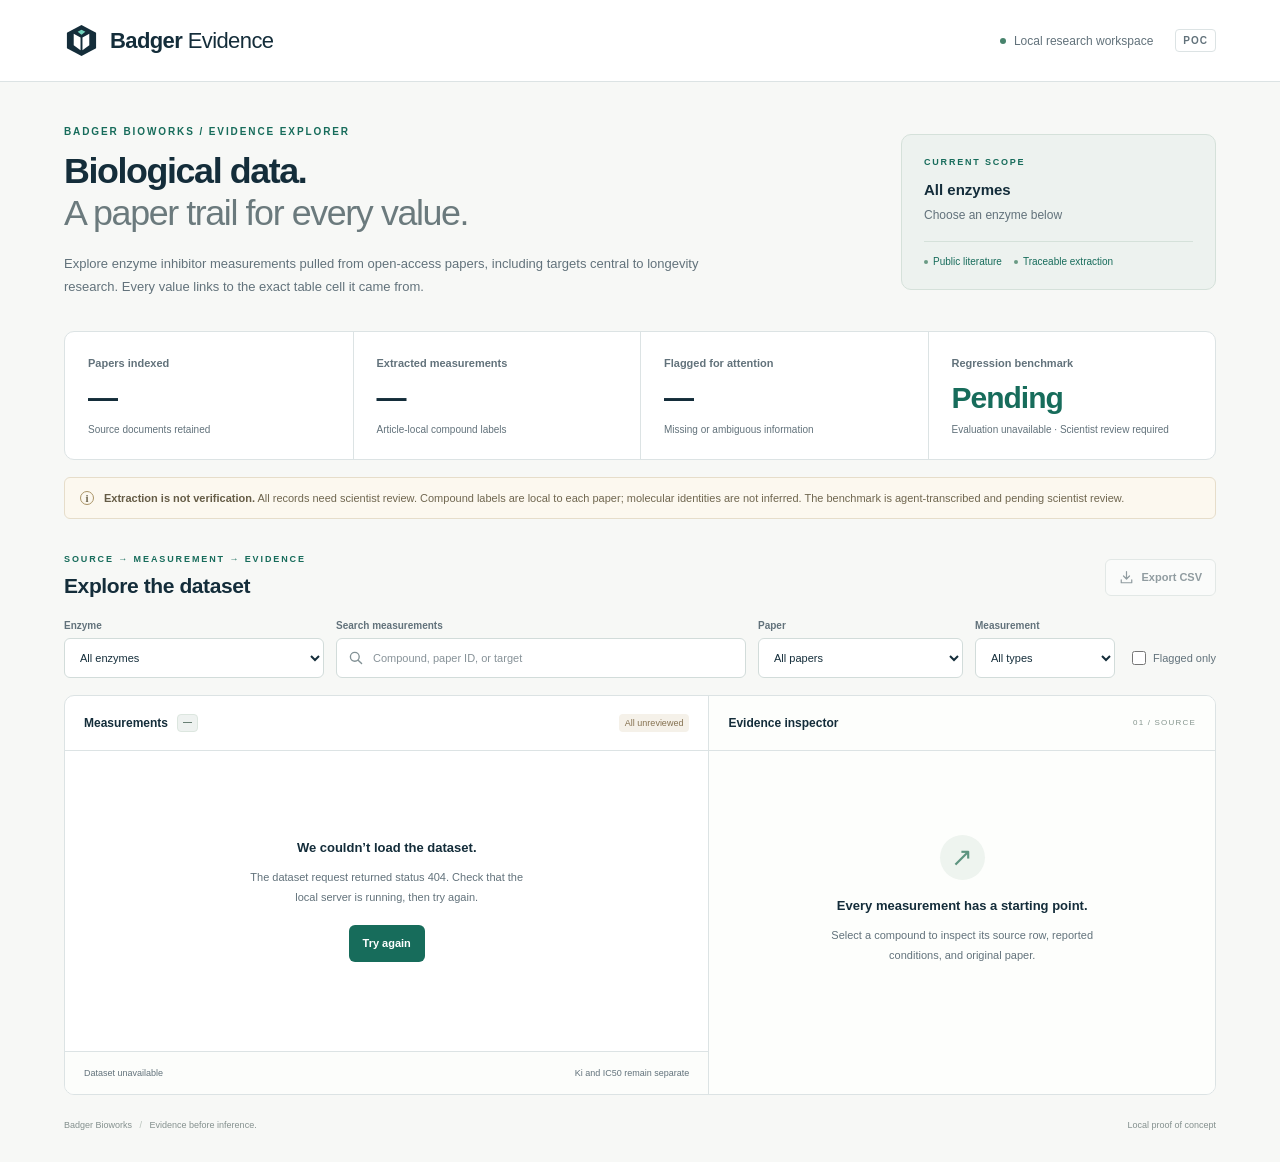
==== badger_evidence/static/index.html @ f09ac389 "Replace enzyme chips with an Enzyme dropdown in the filter bar Co-Authored-By: Claude Opus 5.5 <nore" ====
<!doctype html>
<html lang="en">
  <head>
    <meta charset="utf-8">
    <meta name="viewport" content="width=device-width, initial-scale=1">
    <meta name="color-scheme" content="light">
    <meta name="theme-color" content="#142d3a">
    <title>Badger Evidence · Biological data, with a paper trail</title>
    <link rel="icon" href="favicon.svg" type="image/svg+xml">
    <link rel="stylesheet" href="style.css">
    <script defer src="app.js"></script>
  </head>
  <body>
    <header class="site-header">
      <a class="brand" href="./" aria-label="Badger Evidence home">
        <svg class="brand-mark" viewBox="0 0 36 36" aria-hidden="true"><path d="M18 2 33 10v16l-15 8L3 26V10Z" fill="currentColor"/><path d="m10 11 7 4v13l-7-5Zm16 0-7 4v13l7-5Z" fill="#fff"/><path d="m14 9 4-2 4 2-4 3Z" fill="#72d2bc"/></svg>
        <span>Badger <strong>Evidence</strong></span>
      </a>
      <div class="header-meta"><span class="status-dot" aria-hidden="true"></span> Local research workspace <span class="tag">POC</span></div>
    </header>

    <main>
      <section class="intro" aria-labelledby="page-title">
        <div>
          <p class="eyebrow">BADGER BIOWORKS / EVIDENCE EXPLORER</p>
          <h1 id="page-title">Biological data.<br><span>A paper trail for every value.</span></h1>
          <p class="intro-copy">Explore enzyme inhibitor measurements pulled from open-access papers, including targets central to longevity research. Every value links to the exact table cell it came from.</p>
        </div>
        <aside class="scope-card" aria-label="Dataset scope">
          <span class="scope-label">CURRENT SCOPE</span>
          <strong id="scope-name">All enzymes</strong>
          <span class="scope-species" id="scope-meta">Choose an enzyme below</span>
          <p class="scope-why" id="scope-why"></p>
          <div class="scope-bottom"><span>Public literature</span><span>Traceable extraction</span></div>
        </aside>
      </section>

      <section class="metrics" aria-label="Dataset summary">
        <div class="metric"><span class="metric-label">Papers indexed</span><strong id="article-count">—</strong><span class="metric-note">Source documents retained</span></div>
        <div class="metric"><span class="metric-label">Extracted measurements</span><strong id="record-count">—</strong><span class="metric-note">Article-local compound labels</span></div>
        <div class="metric"><span class="metric-label">Flagged for attention</span><strong id="flag-count">—</strong><span class="metric-note">Missing or ambiguous information</span></div>
        <div class="metric benchmark"><span class="metric-label">Regression benchmark</span><strong id="benchmark-score">—</strong><span id="benchmark-note" class="metric-note">Loading evaluation…</span></div>
      </section>

      <div class="review-notice" role="note">
        <span class="notice-icon" aria-hidden="true">i</span>
        <p><strong>Extraction is not verification.</strong> All records need scientist review. Compound labels are local to each paper; molecular identities are not inferred. The benchmark is agent-transcribed and pending scientist review.</p>
      </div>

      <section class="explorer" aria-labelledby="explorer-title">
        <div class="section-heading">
          <div><p class="eyebrow">SOURCE → MEASUREMENT → EVIDENCE</p><h2 id="explorer-title">Explore the dataset</h2></div>
          <a id="export-link" class="button button-secondary disabled" href="api/export.csv" aria-disabled="true"><svg viewBox="0 0 20 20" aria-hidden="true"><path d="M10 2v10m-4-4 4 4 4-4M3 13v4h14v-4"/></svg> Export CSV</a>
        </div>

        <form id="filters" class="filters" role="search" aria-label="Filter measurements">
          <div class="filter-field enzyme-field"><label for="target-filter">Enzyme</label><select id="target-filter" name="target"><option value="">All enzymes</option></select></div>
          <div class="search-field"><label for="search">Search measurements</label><div class="input-wrap"><svg viewBox="0 0 20 20" aria-hidden="true"><circle cx="8.5" cy="8.5" r="5.5"/><path d="m13 13 4 4"/></svg><input id="search" name="q" type="search" placeholder="Compound, paper ID, or target" autocomplete="off"></div></div>
          <div class="filter-field"><label for="paper-filter">Paper</label><select id="paper-filter" name="pmcid"><option value="">All papers</option></select></div>
          <div class="filter-field endpoint-field"><label for="measurement-filter">Measurement</label><select id="measurement-filter" name="measurement"><option value="">All types</option></select></div>
          <label class="checkbox-label" for="flagged-filter"><input id="flagged-filter" type="checkbox" name="flagged"> Flagged only</label>
        </form>

        <div class="workbench">
          <section class="results" aria-labelledby="results-title">
            <div class="panel-heading"><h3 id="results-title">Measurements <span id="result-count" class="count-badge">—</span></h3><span class="review-badge">All unreviewed</span></div>
            <div id="loading-state" class="empty-state" role="status"><span class="loading-spinner" aria-hidden="true"></span><strong>Opening the evidence library</strong><p>Loading measurements and their source references.</p></div>
            <div id="error-state" class="empty-state" role="alert" hidden><strong>We couldn’t load the dataset.</strong><p id="error-message">Please check that the local server is running.</p><button id="retry-button" class="button button-primary" type="button">Try again</button></div>
            <div id="empty-state" class="empty-state" hidden><span class="empty-glyph" aria-hidden="true">⌕</span><strong>No measurements match these filters.</strong><p>Try another compound label or show all papers.</p><button id="reset-button" class="text-button" type="button">Clear filters</button></div>
            <div id="table-wrap" class="table-wrap" hidden>
              <table class="measurement-table"><caption class="sr-only">Extracted measurements. Choose a compound to inspect its source evidence.</caption><thead><tr><th scope="col">Compound / paper</th><th scope="col">Type</th><th scope="col" class="number-cell">Reported value</th><th scope="col">Unit</th><th scope="col"><span class="sr-only">Flags</span></th></tr></thead><tbody id="record-rows"></tbody></table>
            </div>
            <div class="results-footer"><span id="results-summary" role="status" aria-live="polite">Loading dataset…</span><span>Ki and IC50 remain separate</span></div>
          </section>

          <aside id="evidence-panel" class="evidence-panel" aria-labelledby="evidence-title">
            <div class="panel-heading"><h3 id="evidence-title">Evidence inspector</h3><span class="panel-step">01 / SOURCE</span></div>
            <div id="evidence-empty" class="empty-state"><span class="evidence-empty-icon" aria-hidden="true">↗</span><strong>Every measurement has a starting point.</strong><p>Select a compound to inspect its source row, reported conditions, and original paper.</p></div>
            <div id="evidence-detail" hidden></div>
          </aside>
        </div>
      </section>

      <footer class="site-footer"><span>Badger Bioworks <span aria-hidden="true">/</span> Evidence before inference.</span><span id="dataset-version">Local proof of concept</span></footer>
    </main>
  </body>
</html>
---- badger_evidence/static/style.css ----
:root{--ink:#142d3a;--muted:#62727b;--teal:#176c5b;--teal-soft:#eaf4ef;--line:#dce3e4;--surface:#fff;--page:#f7f8f6;--amber:#8c631e;--amber-soft:#fbf3e4;--radius:10px;font-family:Inter,-apple-system,BlinkMacSystemFont,"Segoe UI",sans-serif;color:var(--ink);background:var(--page);font-synthesis:none}
*{box-sizing:border-box}body{margin:0}button,input,select{font:inherit}a{color:var(--teal)}button,a,input,select,summary{-webkit-tap-highlight-color:transparent}a,button,select,input{outline-offset:4px}a:focus-visible,button:focus-visible,select:focus-visible,input:focus-visible,summary:focus-visible{outline:2px solid var(--teal)}button{cursor:pointer}button:disabled{cursor:default}svg{display:block}p{margin:0}[hidden]{display:none!important}.site-header{height:82px;padding:0 5%;display:flex;align-items:center;justify-content:space-between;background:#fff;border-bottom:1px solid var(--line)}.brand{display:flex;align-items:center;gap:11px;color:var(--ink);text-decoration:none;font-size:22px;letter-spacing:-.6px}.brand span{font-weight:700}.brand strong{font-weight:400}.brand-mark{width:35px;height:35px}.header-meta{display:flex;align-items:center;gap:8px;font-size:12px;color:var(--muted)}.status-dot{width:6px;height:6px;background:#47836c;border-radius:50%}.tag{margin-left:14px;border:1px solid var(--line);border-radius:4px;padding:5px 7px;font-size:10px;letter-spacing:1px;font-weight:700}main{max-width:1600px;margin:auto;padding:44px 5% 0}.intro{display:flex;align-items:center;justify-content:space-between;gap:48px;margin-bottom:33px}.eyebrow{font-size:10px;letter-spacing:1.9px;font-weight:700;color:var(--teal);margin:0 0 13px}h1{font-size:clamp(27px,2.8vw,40px);line-height:1.18;letter-spacing:-1.4px;margin:0;font-weight:650}h1 span{color:#6b7a7d;font-weight:400}.intro-copy{max-width:640px;margin-top:17px;color:var(--muted);font-size:13px;line-height:1.8}.scope-card{width:315px;flex-shrink:0;background:#edf2ef;border:1px solid #d5e1da;border-radius:var(--radius);padding:22px}.scope-label{display:block;color:var(--teal);font-size:9px;font-weight:750;letter-spacing:1.8px;margin-bottom:12px}.scope-card strong{display:block;font-size:15px;font-weight:650;line-height:1.5}.scope-species{display:block;font-size:12px;color:var(--muted);margin-top:6px}.scope-species span{margin:0 5px}.scope-bottom{display:flex;gap:12px;flex-wrap:wrap;border-top:1px solid #d5e1da;padding-top:14px;margin-top:19px;font-size:10px;color:var(--teal)}.scope-bottom span:before{content:"";width:4px;height:4px;border-radius:50%;display:inline-block;background:#699a84;vertical-align:middle;margin-right:5px}.metrics{display:grid;grid-template-columns:repeat(4,1fr);border:1px solid var(--line);border-radius:var(--radius);background:white;overflow:hidden;margin-bottom:17px}.metric{padding:21px 23px;min-width:0}.metric+.metric{border-left:1px solid var(--line)}.metric-label{font-size:11px;color:var(--muted);font-weight:550}.metric strong{display:block;font-size:30px;font-weight:600;letter-spacing:-1px;font-variant-numeric:tabular-nums;line-height:1.3;margin:7px 0 5px}.metric-note{font-size:10px;line-height:1.6;color:var(--muted);display:block}.benchmark strong{color:var(--teal)}.review-notice{display:flex;gap:10px;align-items:flex-start;font-size:11px;line-height:1.65;color:#6f664f;padding:11px 15px;border:1px solid #e6ddca;border-radius:6px;background:#fcf8ef}.review-notice strong{font-weight:650;color:#655c46}.notice-icon{border:1px solid #aa9467;border-radius:50%;width:14px;height:14px;text-align:center;line-height:12px;font-family:Georgia,serif;font-weight:700;flex-shrink:0;margin-top:2px}.explorer{margin-top:35px}.section-heading{display:flex;align-items:center;justify-content:space-between;margin-bottom:20px;gap:15px}.section-heading .eyebrow{font-size:9px;margin-bottom:8px}h2{font-size:21px;line-height:1.3;letter-spacing:-.4px;margin:0;font-weight:650}.button{display:inline-flex;align-items:center;justify-content:center;gap:7px;text-decoration:none;border-radius:6px;padding:10px 13px;font-size:11px;line-height:1.3;font-weight:600;border:1px solid transparent;white-space:nowrap}.button svg{width:15px;height:15px;stroke:currentColor;fill:none;stroke-width:1.6;stroke-linecap:round;stroke-linejoin:round}.button-secondary{background:white;border-color:#cad6d3;color:var(--ink)}.button-secondary:hover{background:#edf4f0;border-color:#92b5a6}.button-primary{background:var(--teal);color:white}.button-primary:hover{background:#105442}.disabled{opacity:.45;pointer-events:none}.filters{display:flex;align-items:flex-end;gap:12px;margin-bottom:17px}.filters label:not(.checkbox-label){display:block;font-size:10px;font-weight:600;color:var(--muted);margin-bottom:7px}.search-field{flex:1;min-width:180px}.input-wrap{position:relative}.input-wrap svg{width:16px;height:16px;position:absolute;left:12px;top:12px;stroke:#829195;fill:none;stroke-width:1.7;stroke-linecap:round}input[type=search],select{width:100%;height:40px;border:1px solid #d2dcda;background:white;border-radius:6px;font-size:11px;color:var(--ink)}input[type=search]{padding:0 12px 0 36px}input::placeholder{color:#879298;opacity:1}select{padding:0 31px 0 11px}.filter-field{width:205px}.endpoint-field{width:140px}.checkbox-label{display:flex;align-items:center;gap:7px;font-size:11px;white-space:nowrap;height:40px;padding-left:5px;color:var(--muted)}input[type=checkbox]{width:14px;height:14px;accent-color:var(--teal);margin:0}.workbench{display:grid;grid-template-columns:minmax(0,1.27fr) minmax(0,1fr);border:1px solid var(--line);border-radius:var(--radius);background:white;overflow:hidden;align-items:start}.results{min-width:0}.panel-heading{height:55px;display:flex;align-items:center;justify-content:space-between;gap:10px;padding:0 19px;border-bottom:1px solid var(--line)}h3{font-size:12px;font-weight:650;margin:0;display:flex;align-items:center;gap:9px}.count-badge{background:#eef2f0;border:1px solid #dce6df;border-radius:4px;padding:2px 5px;font-size:9px;line-height:1.3;font-variant-numeric:tabular-nums;color:#5f776c}.review-badge{font-size:9px;padding:4px 6px;border-radius:4px;color:#857150;background:#f5f1e9}.table-wrap{overflow:auto;max-height:660px;scrollbar-width:thin;scrollbar-color:#c6d3cc transparent}.measurement-table{width:100%;border-collapse:collapse;table-layout:fixed;font-size:11px}.measurement-table th{text-align:left;font-size:9px;color:#7b888b;font-weight:650;padding:13px 8px;background:#fafbf9;border-bottom:1px solid var(--line);position:sticky;top:0;z-index:1;letter-spacing:.25px}.measurement-table th:first-child{width:39%;padding-left:19px}.measurement-table th:nth-child(2){width:12%}.measurement-table th:nth-child(3){width:28%}.measurement-table th:nth-child(4){width:12%}.measurement-table th:last-child{width:9%}.measurement-table td{padding:11px 8px;border-bottom:1px solid #edf0ed;vertical-align:middle;overflow-wrap:anywhere}.measurement-table td:first-child{padding-left:19px}.measurement-table tbody tr{transition:background .12s;cursor:pointer}.measurement-table tbody tr:hover{background:#f4f8f4}.measurement-table tbody tr.selected{background:#edf5f0;box-shadow:inset 3px 0 0 var(--teal)}.measurement-table .number-cell{text-align:right;font-variant-numeric:tabular-nums}.compound-button{display:block;font-weight:650;color:var(--ink);padding:0;text-align:left;border:none;background:none;font-size:12px;line-height:1.4;overflow-wrap:anywhere;max-width:100%}.compound-button:hover{text-decoration:underline;text-underline-offset:3px}.paper-id{display:block;font-family:ui-monospace,SFMono-Regular,Consolas,monospace;font-size:9px;color:var(--muted);margin-top:4px}.measurement-kind{font-size:10px;color:#5f7376}.unit-cell{color:var(--muted);font-size:10px}.flag-icon{color:#9a7528;background:var(--amber-soft);width:17px;height:17px;display:inline-flex;align-items:center;justify-content:center;border-radius:50%;font-size:10px;font-weight:700}.results-footer{min-height:43px;display:flex;justify-content:space-between;gap:10px;align-items:center;padding:11px 19px;font-size:9px;color:var(--muted);border-top:1px solid var(--line);background:#fcfdfb}.evidence-panel{border-left:1px solid var(--line);min-width:0;align-self:stretch;background:#fdfefc}.panel-step{font-size:8px;color:#85958e;letter-spacing:1.2px}.detail-hero{padding:21px 21px 19px;border-bottom:1px solid var(--line)}.detail-overline{font-size:9px;color:var(--teal);font-weight:650;letter-spacing:1px;margin-bottom:10px;display:flex;align-items:center;gap:7px;flex-wrap:wrap}.detail-overline .review-badge{font-size:8px;letter-spacing:0}.detail-title{font-size:22px;letter-spacing:-.6px;font-weight:650;line-height:1.3;margin:0;overflow-wrap:anywhere}.detail-subtitle{font-size:10px;color:var(--muted);margin-top:7px;line-height:1.6}.value-strip{display:grid;grid-template-columns:1fr 1fr;gap:17px;margin-top:20px}.value-label{display:block;font-size:9px;color:var(--muted);margin-bottom:6px}.value-number{font-size:17px;font-weight:600;color:var(--ink);line-height:1.4;overflow-wrap:anywhere}.value-unit{font-size:10px;font-weight:400;color:var(--muted);margin-left:4px}.detail-section{padding:18px 21px;border-bottom:1px solid var(--line)}.detail-section:last-child{border-bottom:0}.detail-section h4{font-size:11px;margin:0 0 11px;font-weight:650}.section-kicker{display:flex;align-items:center;justify-content:space-between;gap:12px}.source-title{font-size:12px;font-weight:550;line-height:1.6}.source-meta{font-size:9px;color:var(--muted);line-height:1.7;margin-top:7px;overflow-wrap:anywhere}.source-links{display:flex;flex-wrap:wrap;gap:14px;margin-top:11px}.source-links a{font-size:10px;font-weight:600;text-decoration:none}.source-links a:hover{text-decoration:underline}.table-caption{font-size:10px;line-height:1.65;color:var(--muted);margin-bottom:10px;overflow-wrap:anywhere}.source-table-wrap{overflow-x:auto;border:1px solid #dce6df;border-radius:5px;max-width:100%;scrollbar-width:thin}.source-table{border-collapse:collapse;width:100%;font-size:10px}.source-table th{color:var(--muted);font-weight:600;background:#f1f5f1;white-space:normal;min-width:66px;text-align:left}.source-table th,.source-table td{padding:9px 11px;border-right:1px solid #e1e9e2;line-height:1.5}.source-table th:last-child,.source-table td:last-child{border-right:0}.source-table td{border-top:1px solid #e1e9e2;background:white;white-space:nowrap}.source-table .target-cell{background:#e1efe5;color:#164c3b;font-weight:650}.source-table th.target-cell{background:#d7e9dd}.source-row-note{font-size:9px;line-height:1.6;color:var(--muted);margin-top:8px}.footnotes{font-size:10px;line-height:1.7;color:var(--muted);margin-top:12px;overflow-wrap:anywhere}.footnotes p+p{margin-top:5px}.context-note{font-size:10px;line-height:1.65;color:#856a36;background:#fbf5e9;border-left:2px solid #d1b986;padding:8px 10px;margin-bottom:12px}.context-entry{margin-top:12px}.context-entry summary{font-size:10px;line-height:1.5;font-weight:600;color:var(--teal);cursor:pointer}.context-entry p{font-size:11px;line-height:1.8;color:#627178;margin-top:8px;white-space:pre-wrap;overflow-wrap:anywhere}.detail-muted{font-size:10px;color:var(--muted);line-height:1.7}.flag-list{margin:0;padding:0;list-style:none;display:flex;gap:6px;flex-wrap:wrap}.flag-list li{font-size:9px;background:var(--amber-soft);color:var(--amber);border:1px solid #eadfc7;border-radius:4px;padding:5px 7px;line-height:1.5}.provenance-details summary{font-size:10px;color:var(--muted);cursor:pointer}.provenance-details dl{display:grid;grid-template-columns:92px 1fr;gap:8px;margin:12px 0 0;font-size:9px;line-height:1.6;color:var(--muted)}.provenance-details dt{font-weight:600}.provenance-details dd{margin:0;overflow-wrap:anywhere;font-family:ui-monospace,SFMono-Regular,Consolas,monospace}.empty-state{display:flex;min-height:300px;padding:38px 25px;align-items:center;justify-content:center;flex-direction:column;text-align:center;gap:13px}.empty-state strong{font-size:13px;font-weight:600}.empty-state p{max-width:295px;font-size:11px;color:var(--muted);line-height:1.8}.empty-state .button{margin-top:5px}.evidence-empty-icon{display:flex;align-items:center;justify-content:center;background:#eef4ef;width:45px;height:45px;color:#5d947f;border-radius:50%;font-size:26px;margin-bottom:5px}.empty-glyph{font-size:34px;color:#92a59a}.text-button{background:none;border:none;padding:6px;color:var(--teal);font-size:11px;font-weight:600;text-decoration:underline;text-underline-offset:3px}.loading-spinner{width:23px;height:23px;border:2px solid #dfebe2;border-top-color:var(--teal);border-radius:50%;animation:spin 1s linear infinite}.site-footer{display:flex;justify-content:space-between;gap:15px;flex-wrap:wrap;padding:23px 0 29px;color:#84908e;font-size:9px;line-height:1.7}.site-footer span span{margin:0 5px;color:#b6c1b9}.sr-only{position:absolute;width:1px;height:1px;padding:0;margin:-1px;overflow:hidden;clip:rect(0,0,0,0);white-space:nowrap;border:0}@keyframes spin{to{transform:rotate(360deg)}}
@media(min-width:1500px){main,.site-header{padding-left:70px;padding-right:70px}.intro-copy{font-size:14px}.measurement-table td{padding-top:13px;padding-bottom:13px}.table-wrap{max-height:735px}}
@media(max-width:1080px){main{padding:30px 4% 0}.site-header{padding:0 4%;height:72px}.scope-card{width:270px;padding:19px}.intro{gap:25px}.metric{padding:19px 16px}.filter-field{width:170px}.endpoint-field{width:115px}.workbench{grid-template-columns:minmax(0,1.1fr) minmax(0,1fr)}.panel-heading{padding:0 14px}.detail-section,.detail-hero{padding-left:16px;padding-right:16px}.measurement-table th:first-child,.measurement-table td:first-child{padding-left:14px}.results-footer{padding-left:14px;padding-right:14px;flex-wrap:wrap}.results-footer span:last-child{display:none}}
@media(max-width:850px){.intro{align-items:flex-start}.scope-card{width:245px}.intro-copy{font-size:12px}.metrics{grid-template-columns:repeat(2,1fr)}.metric:nth-child(3){border-left:0;border-top:1px solid var(--line)}.metric:nth-child(4){border-top:1px solid var(--line)}.metric strong{font-size:27px}.filters{flex-wrap:wrap;gap:10px}.search-field{flex-basis:100%}.filter-field{flex:1;width:auto}.endpoint-field{max-width:170px}.checkbox-label{padding:0 6px}.workbench{grid-template-columns:1fr}.table-wrap{max-height:430px}.evidence-panel{border-left:0;border-top:1px solid var(--line)}.evidence-panel .empty-state{min-height:200px}.detail-hero,.detail-section{padding:20px}.value-strip{max-width:460px}.source-table th{min-width:80px}.measurement-table th:first-child{width:36%}.measurement-table td{padding-top:13px;padding-bottom:13px}.results-footer span:last-child{display:block}.source-table-wrap{max-width:100%}}
@media(max-width:580px){main{padding:25px 18px 0}.site-header{height:65px;padding:0 18px}.brand{font-size:19px;gap:8px}.brand-mark{width:29px;height:29px}.header-meta{font-size:0;gap:0}.status-dot{display:none}.tag{font-size:9px;margin:0}.intro{display:block;margin-bottom:23px}.eyebrow{font-size:8px;letter-spacing:1.5px}.intro h1{font-size:28px;letter-spacing:-1px}.intro-copy{font-size:12px;line-height:1.7;margin-top:14px}.scope-card{width:100%;margin-top:20px;padding:15px 17px}.scope-label{font-size:8px;margin-bottom:8px}.scope-card strong{font-size:13px}.scope-species{font-size:11px;margin-top:3px}.scope-bottom{margin-top:11px;padding-top:10px;font-size:9px;gap:15px}.metric{padding:16px 14px}.metric-label{font-size:10px}.metric strong{font-size:25px;margin-top:5px}.metric-note{font-size:9px}.review-notice{font-size:10px;padding:11px;gap:8px}.explorer{margin-top:27px}.section-heading .eyebrow{font-size:7px;letter-spacing:1px}.section-heading{margin-bottom:18px;align-items:flex-end}h2{font-size:19px}.button{font-size:10px;padding:9px 11px}.button svg{width:13px;height:13px}.filters label:not(.checkbox-label){font-size:9px}.filters .filter-field{flex:1;max-width:none}.checkbox-label{flex-basis:100%;height:25px;font-size:10px;padding:0}.measurement-table th{font-size:8px;padding-left:5px;padding-right:5px}.measurement-table td{padding-left:5px;padding-right:5px;font-size:10px}.measurement-table th:first-child{width:35%}.measurement-table th:nth-child(3){width:31%}.measurement-table th:last-child{width:8%}.compound-button{font-size:11px}.paper-id{font-size:8px}.measurement-kind,.unit-cell{font-size:9px}.review-badge{font-size:8px}.panel-heading{height:50px}.panel-step{font-size:7px}.results-footer{font-size:8px}.detail-hero,.detail-section{padding:17px}.detail-title{font-size:20px}.value-number{font-size:16px}.source-title{font-size:11px}.site-footer{font-size:8px;padding-top:19px;gap:4px}.site-footer>span{width:100%}}
@media(prefers-reduced-motion:reduce){*{scroll-behavior:auto!important;animation:none!important;transition:none!important}}
.review-badge.is-reviewed{color:#1f6b52;background:#e3f1e8}
.scope-why{font-size:11px;line-height:1.6;color:var(--muted);margin-top:10px}.scope-why:empty{display:none}
.target-chips{display:flex;flex-wrap:wrap;gap:8px;margin-bottom:16px}
.target-chip{display:inline-flex;align-items:center;gap:7px;border:1px solid #cad6d3;background:#fff;color:var(--ink);border-radius:999px;padding:7px 13px;font-size:11px;font-weight:600;cursor:pointer}
.target-chip:hover{border-color:#92b5a6;background:#f4f8f4}
.target-chip[aria-pressed="true"]{background:var(--teal);border-color:var(--teal);color:#fff}
.target-chip .chip-count{font-weight:500;opacity:.7;font-variant-numeric:tabular-nums}
.target-chip .chip-tag{font-size:9px;font-weight:700;letter-spacing:.3px;border-radius:4px;padding:2px 5px;background:#e9f3ec;color:#1f6b52}
.target-chip[aria-pressed="true"] .chip-tag{background:rgba(255,255,255,.2);color:#fff}
.paper-id .target-name{font-family:inherit;color:#5f7376}
.enzyme-field{width:260px}@media(max-width:850px){.enzyme-field{flex-basis:100%;width:auto}}
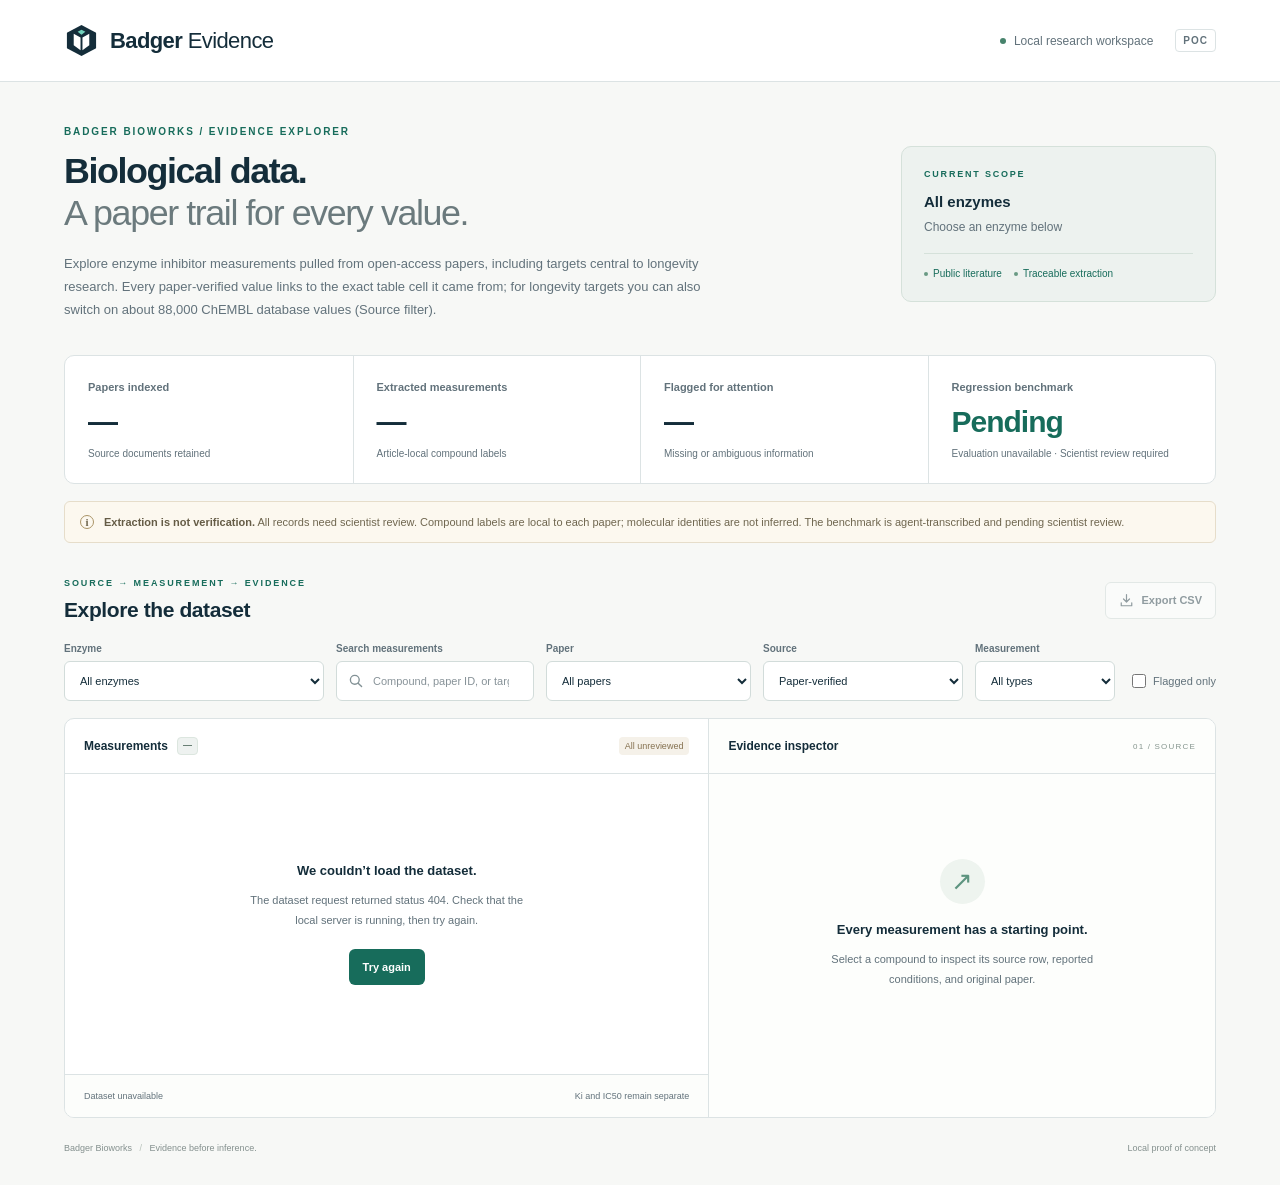
==== commit 834db33a: "Add ChEMBL 37 layer for 18 longevity targets (~88k values), Source filter, and paper-vs-ChEMBL cross" ====
--- a/badger_evidence/static/index.html
+++ b/badger_evidence/static/index.html
@@ -24,7 +24,7 @@
         <div>
           <p class="eyebrow">BADGER BIOWORKS / EVIDENCE EXPLORER</p>
           <h1 id="page-title">Biological data.<br><span>A paper trail for every value.</span></h1>
-          <p class="intro-copy">Explore enzyme inhibitor measurements pulled from open-access papers, including targets central to longevity research. Every value links to the exact table cell it came from.</p>
+          <p class="intro-copy">Explore enzyme inhibitor measurements pulled from open-access papers, including targets central to longevity research. Every paper-verified value links to the exact table cell it came from; for longevity targets you can also switch on about 88,000 ChEMBL database values (Source filter).</p>
         </div>
         <aside class="scope-card" aria-label="Dataset scope">
           <span class="scope-label">CURRENT SCOPE</span>
@@ -57,6 +57,7 @@
           <div class="filter-field enzyme-field"><label for="target-filter">Enzyme</label><select id="target-filter" name="target"><option value="">All enzymes</option></select></div>
           <div class="search-field"><label for="search">Search measurements</label><div class="input-wrap"><svg viewBox="0 0 20 20" aria-hidden="true"><circle cx="8.5" cy="8.5" r="5.5"/><path d="m13 13 4 4"/></svg><input id="search" name="q" type="search" placeholder="Compound, paper ID, or target" autocomplete="off"></div></div>
           <div class="filter-field"><label for="paper-filter">Paper</label><select id="paper-filter" name="pmcid"><option value="">All papers</option></select></div>
+          <div class="filter-field source-field"><label for="source-filter">Source</label><select id="source-filter" name="source"><option value="verified">Paper-verified</option><option value="all">Paper-verified + ChEMBL</option><option value="chembl">ChEMBL only</option></select></div>
           <div class="filter-field endpoint-field"><label for="measurement-filter">Measurement</label><select id="measurement-filter" name="measurement"><option value="">All types</option></select></div>
           <label class="checkbox-label" for="flagged-filter"><input id="flagged-filter" type="checkbox" name="flagged"> Flagged only</label>
         </form>
--- a/badger_evidence/static/style.css
+++ b/badger_evidence/static/style.css
@@ -16,3 +16,8 @@
 .target-chip[aria-pressed="true"] .chip-tag{background:rgba(255,255,255,.2);color:#fff}
 .paper-id .target-name{font-family:inherit;color:#5f7376}
 .enzyme-field{width:260px}@media(max-width:850px){.enzyme-field{flex-basis:100%;width:auto}}
+.source-field{width:200px}.source-tag{font-family:inherit;font-size:9px;font-weight:700;border-radius:4px;padding:1px 5px;margin-left:4px;background:#eef0fb;color:#3b4a9c}
+.chembl-note{font-size:10px;line-height:1.6;color:#3b4a9c;background:#f1f3fc;border-left:2px solid #9aa6e0;padding:8px 10px;margin-top:10px}
+.match-yes{color:#1f6b52;font-weight:650}.match-no{color:#9a7528;font-weight:650}
+.cap-note{font-size:10px;color:var(--muted);padding:10px 19px;border-top:1px solid var(--line)}
+@media(max-width:850px){.source-field{flex:1;width:auto}}
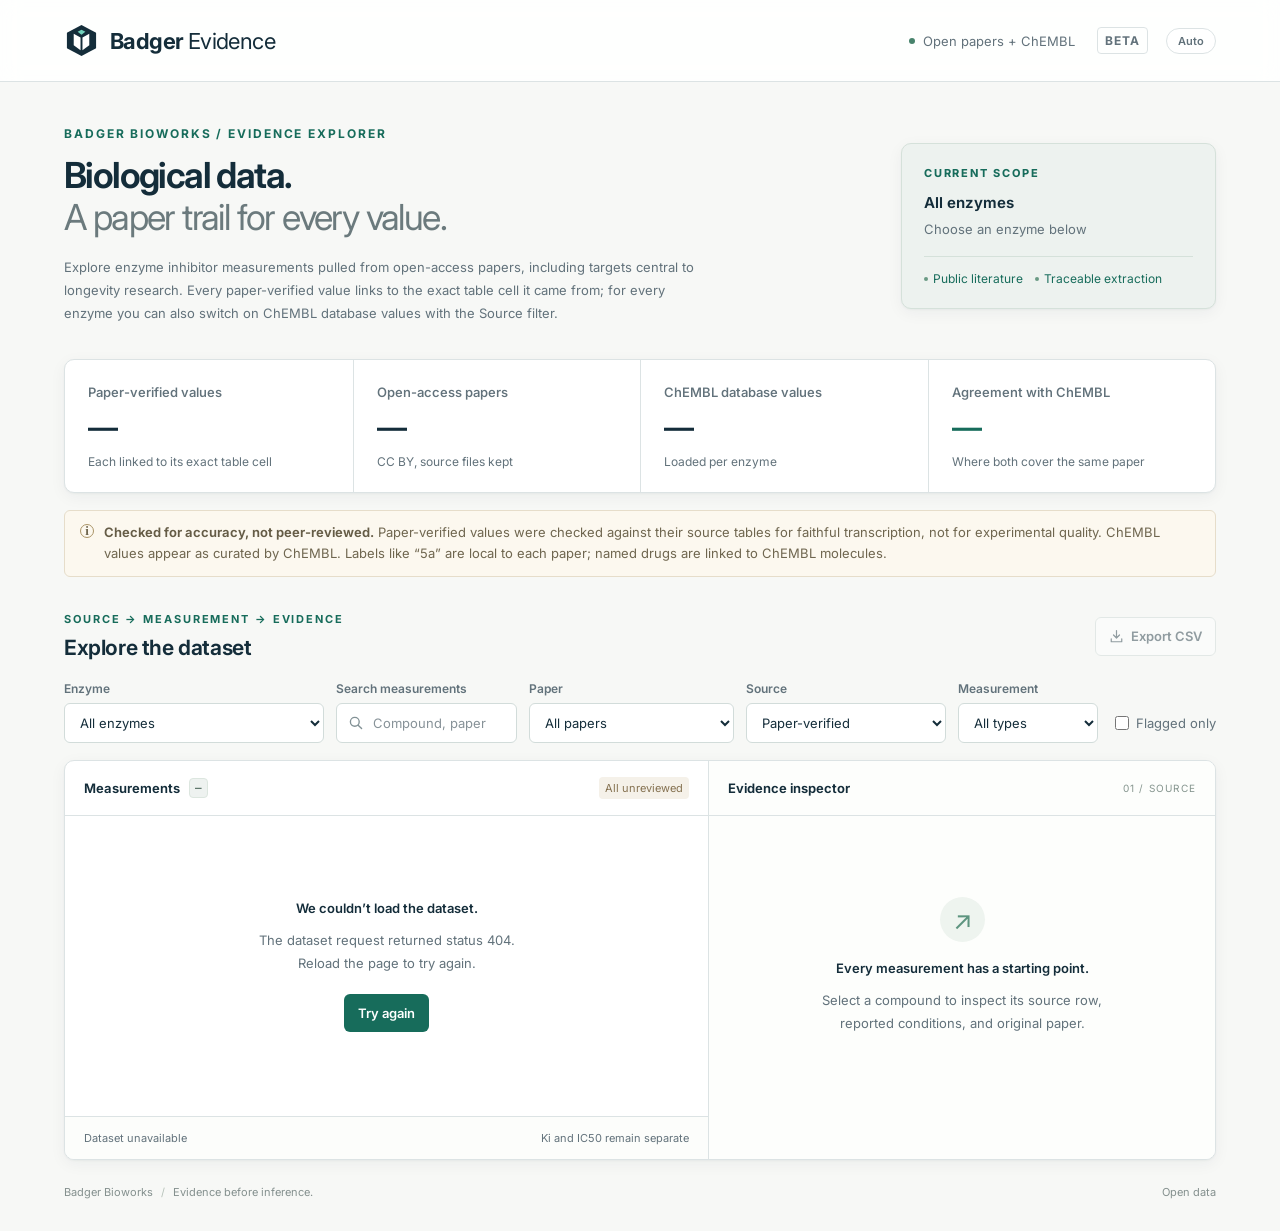
==== commit 69687067: "Refresh the site: potency landscape chart, sort by potency, shareable URLs, dark mode, larger type, " ====
--- a/badger_evidence/static/index.html
+++ b/badger_evidence/static/index.html
@@ -3,11 +3,14 @@
   <head>
     <meta charset="utf-8">
     <meta name="viewport" content="width=device-width, initial-scale=1">
-    <meta name="color-scheme" content="light">
+    <meta name="color-scheme" content="light dark">
     <meta name="theme-color" content="#142d3a">
     <title>Badger Evidence · Biological data, with a paper trail</title>
     <link rel="icon" href="favicon.svg" type="image/svg+xml">
+    <link rel="preconnect" href="https://fonts.googleapis.com"><link rel="preconnect" href="https://fonts.gstatic.com" crossorigin>
+    <link rel="stylesheet" href="https://fonts.googleapis.com/css2?family=Inter:wght@400;500;600;700&family=JetBrains+Mono:wght@400;500&display=swap">
     <link rel="stylesheet" href="style.css">
+    <script>try{var t=localStorage.getItem("be-theme");if(t==="light"||t==="dark")document.documentElement.dataset.theme=t;}catch(e){}</script>
     <script defer src="app.js"></script>
   </head>
   <body>
@@ -16,7 +19,7 @@
         <svg class="brand-mark" viewBox="0 0 36 36" aria-hidden="true"><path d="M18 2 33 10v16l-15 8L3 26V10Z" fill="currentColor"/><path d="m10 11 7 4v13l-7-5Zm16 0-7 4v13l7-5Z" fill="#fff"/><path d="m14 9 4-2 4 2-4 3Z" fill="#72d2bc"/></svg>
         <span>Badger <strong>Evidence</strong></span>
       </a>
-      <div class="header-meta"><span class="status-dot" aria-hidden="true"></span> Local research workspace <span class="tag">POC</span></div>
+      <div class="header-meta"><span class="status-dot" aria-hidden="true"></span> Open papers + ChEMBL <span class="tag">BETA</span><button id="theme-toggle" class="theme-toggle" type="button" aria-label="Colour theme: automatic">Auto</button></div>
     </header>
 
     <main>
@@ -24,7 +27,7 @@
         <div>
           <p class="eyebrow">BADGER BIOWORKS / EVIDENCE EXPLORER</p>
           <h1 id="page-title">Biological data.<br><span>A paper trail for every value.</span></h1>
-          <p class="intro-copy">Explore enzyme inhibitor measurements pulled from open-access papers, including targets central to longevity research. Every paper-verified value links to the exact table cell it came from; for longevity targets you can also switch on about 88,000 ChEMBL database values (Source filter).</p>
+          <p class="intro-copy">Explore enzyme inhibitor measurements pulled from open-access papers, including targets central to longevity research. Every paper-verified value links to the exact table cell it came from; for every enzyme you can also switch on ChEMBL database values with the Source filter.</p>
         </div>
         <aside class="scope-card" aria-label="Dataset scope">
           <span class="scope-label">CURRENT SCOPE</span>
@@ -36,15 +39,15 @@
       </section>
 
       <section class="metrics" aria-label="Dataset summary">
-        <div class="metric"><span class="metric-label">Papers indexed</span><strong id="article-count">—</strong><span class="metric-note">Source documents retained</span></div>
-        <div class="metric"><span class="metric-label">Extracted measurements</span><strong id="record-count">—</strong><span class="metric-note">Article-local compound labels</span></div>
-        <div class="metric"><span class="metric-label">Flagged for attention</span><strong id="flag-count">—</strong><span class="metric-note">Missing or ambiguous information</span></div>
-        <div class="metric benchmark"><span class="metric-label">Regression benchmark</span><strong id="benchmark-score">—</strong><span id="benchmark-note" class="metric-note">Loading evaluation…</span></div>
+        <div class="metric"><span class="metric-label">Paper-verified values</span><strong id="record-count">—</strong><span class="metric-note">Each linked to its exact table cell</span></div>
+        <div class="metric"><span class="metric-label">Open-access papers</span><strong id="article-count">—</strong><span class="metric-note">CC BY, source files kept</span></div>
+        <div class="metric"><span class="metric-label">ChEMBL database values</span><strong id="chembl-count">—</strong><span id="enzyme-note" class="metric-note">Loaded per enzyme</span></div>
+        <div class="metric benchmark"><span class="metric-label">Agreement with ChEMBL</span><strong id="agree-score">—</strong><span id="agree-note" class="metric-note">Where both cover the same paper</span></div>
       </section>
 
       <div class="review-notice" role="note">
         <span class="notice-icon" aria-hidden="true">i</span>
-        <p><strong>Extraction is not verification.</strong> All records need scientist review. Compound labels are local to each paper; molecular identities are not inferred. The benchmark is agent-transcribed and pending scientist review.</p>
+        <p><strong>Checked for accuracy, not peer-reviewed.</strong> Paper-verified values were checked against their source tables for faithful transcription, not for experimental quality. ChEMBL values appear as curated by ChEMBL. Labels like “5a” are local to each paper; named drugs are linked to ChEMBL molecules.</p>
       </div>
 
       <section class="explorer" aria-labelledby="explorer-title">
@@ -62,14 +65,20 @@
           <label class="checkbox-label" for="flagged-filter"><input id="flagged-filter" type="checkbox" name="flagged"> Flagged only</label>
         </form>
 
+        <section id="potency-panel" class="potency-panel" aria-labelledby="potency-title" hidden>
+          <div class="potency-head"><h3 id="potency-title">Potency landscape</h3><span id="potency-note" class="potency-note"></span></div>
+          <div id="potency-chart" class="potency-chart" role="img"></div>
+          <div id="potency-tip" class="chart-tip" hidden></div>
+        </section>
+
         <div class="workbench">
           <section class="results" aria-labelledby="results-title">
             <div class="panel-heading"><h3 id="results-title">Measurements <span id="result-count" class="count-badge">—</span></h3><span class="review-badge">All unreviewed</span></div>
             <div id="loading-state" class="empty-state" role="status"><span class="loading-spinner" aria-hidden="true"></span><strong>Opening the evidence library</strong><p>Loading measurements and their source references.</p></div>
-            <div id="error-state" class="empty-state" role="alert" hidden><strong>We couldn’t load the dataset.</strong><p id="error-message">Please check that the local server is running.</p><button id="retry-button" class="button button-primary" type="button">Try again</button></div>
+            <div id="error-state" class="empty-state" role="alert" hidden><strong>We couldn’t load the dataset.</strong><p id="error-message">Please reload the page to try again.</p><button id="retry-button" class="button button-primary" type="button">Try again</button></div>
             <div id="empty-state" class="empty-state" hidden><span class="empty-glyph" aria-hidden="true">⌕</span><strong>No measurements match these filters.</strong><p>Try another compound label or show all papers.</p><button id="reset-button" class="text-button" type="button">Clear filters</button></div>
             <div id="table-wrap" class="table-wrap" hidden>
-              <table class="measurement-table"><caption class="sr-only">Extracted measurements. Choose a compound to inspect its source evidence.</caption><thead><tr><th scope="col">Compound / paper</th><th scope="col">Type</th><th scope="col" class="number-cell">Reported value</th><th scope="col">Unit</th><th scope="col"><span class="sr-only">Flags</span></th></tr></thead><tbody id="record-rows"></tbody></table>
+              <table class="measurement-table"><caption class="sr-only">Extracted measurements. Choose a compound to inspect its source evidence.</caption><thead><tr><th scope="col">Compound / paper</th><th scope="col">Type</th><th scope="col" class="number-cell" aria-sort="none"><button id="sort-button" class="sort-button" type="button">Reported value <span aria-hidden="true" id="sort-icon">↕</span></button></th><th scope="col">Unit</th><th scope="col"><span class="sr-only">Flags</span></th></tr></thead><tbody id="record-rows"></tbody></table>
             </div>
             <div class="results-footer"><span id="results-summary" role="status" aria-live="polite">Loading dataset…</span><span>Ki and IC50 remain separate</span></div>
           </section>
@@ -82,7 +91,7 @@
         </div>
       </section>
 
-      <footer class="site-footer"><span>Badger Bioworks <span aria-hidden="true">/</span> Evidence before inference.</span><span id="dataset-version">Local proof of concept</span></footer>
+      <footer class="site-footer"><span>Badger Bioworks <span aria-hidden="true">/</span> Evidence before inference.</span><span id="dataset-version">Open data</span></footer>
     </main>
   </body>
 </html>
--- a/badger_evidence/static/style.css
+++ b/badger_evidence/static/style.css
@@ -1,23 +1,58 @@
-:root{--ink:#142d3a;--muted:#62727b;--teal:#176c5b;--teal-soft:#eaf4ef;--line:#dce3e4;--surface:#fff;--page:#f7f8f6;--amber:#8c631e;--amber-soft:#fbf3e4;--radius:10px;font-family:Inter,-apple-system,BlinkMacSystemFont,"Segoe UI",sans-serif;color:var(--ink);background:var(--page);font-synthesis:none}
-*{box-sizing:border-box}body{margin:0}button,input,select{font:inherit}a{color:var(--teal)}button,a,input,select,summary{-webkit-tap-highlight-color:transparent}a,button,select,input{outline-offset:4px}a:focus-visible,button:focus-visible,select:focus-visible,input:focus-visible,summary:focus-visible{outline:2px solid var(--teal)}button{cursor:pointer}button:disabled{cursor:default}svg{display:block}p{margin:0}[hidden]{display:none!important}.site-header{height:82px;padding:0 5%;display:flex;align-items:center;justify-content:space-between;background:#fff;border-bottom:1px solid var(--line)}.brand{display:flex;align-items:center;gap:11px;color:var(--ink);text-decoration:none;font-size:22px;letter-spacing:-.6px}.brand span{font-weight:700}.brand strong{font-weight:400}.brand-mark{width:35px;height:35px}.header-meta{display:flex;align-items:center;gap:8px;font-size:12px;color:var(--muted)}.status-dot{width:6px;height:6px;background:#47836c;border-radius:50%}.tag{margin-left:14px;border:1px solid var(--line);border-radius:4px;padding:5px 7px;font-size:10px;letter-spacing:1px;font-weight:700}main{max-width:1600px;margin:auto;padding:44px 5% 0}.intro{display:flex;align-items:center;justify-content:space-between;gap:48px;margin-bottom:33px}.eyebrow{font-size:10px;letter-spacing:1.9px;font-weight:700;color:var(--teal);margin:0 0 13px}h1{font-size:clamp(27px,2.8vw,40px);line-height:1.18;letter-spacing:-1.4px;margin:0;font-weight:650}h1 span{color:#6b7a7d;font-weight:400}.intro-copy{max-width:640px;margin-top:17px;color:var(--muted);font-size:13px;line-height:1.8}.scope-card{width:315px;flex-shrink:0;background:#edf2ef;border:1px solid #d5e1da;border-radius:var(--radius);padding:22px}.scope-label{display:block;color:var(--teal);font-size:9px;font-weight:750;letter-spacing:1.8px;margin-bottom:12px}.scope-card strong{display:block;font-size:15px;font-weight:650;line-height:1.5}.scope-species{display:block;font-size:12px;color:var(--muted);margin-top:6px}.scope-species span{margin:0 5px}.scope-bottom{display:flex;gap:12px;flex-wrap:wrap;border-top:1px solid #d5e1da;padding-top:14px;margin-top:19px;font-size:10px;color:var(--teal)}.scope-bottom span:before{content:"";width:4px;height:4px;border-radius:50%;display:inline-block;background:#699a84;vertical-align:middle;margin-right:5px}.metrics{display:grid;grid-template-columns:repeat(4,1fr);border:1px solid var(--line);border-radius:var(--radius);background:white;overflow:hidden;margin-bottom:17px}.metric{padding:21px 23px;min-width:0}.metric+.metric{border-left:1px solid var(--line)}.metric-label{font-size:11px;color:var(--muted);font-weight:550}.metric strong{display:block;font-size:30px;font-weight:600;letter-spacing:-1px;font-variant-numeric:tabular-nums;line-height:1.3;margin:7px 0 5px}.metric-note{font-size:10px;line-height:1.6;color:var(--muted);display:block}.benchmark strong{color:var(--teal)}.review-notice{display:flex;gap:10px;align-items:flex-start;font-size:11px;line-height:1.65;color:#6f664f;padding:11px 15px;border:1px solid #e6ddca;border-radius:6px;background:#fcf8ef}.review-notice strong{font-weight:650;color:#655c46}.notice-icon{border:1px solid #aa9467;border-radius:50%;width:14px;height:14px;text-align:center;line-height:12px;font-family:Georgia,serif;font-weight:700;flex-shrink:0;margin-top:2px}.explorer{margin-top:35px}.section-heading{display:flex;align-items:center;justify-content:space-between;margin-bottom:20px;gap:15px}.section-heading .eyebrow{font-size:9px;margin-bottom:8px}h2{font-size:21px;line-height:1.3;letter-spacing:-.4px;margin:0;font-weight:650}.button{display:inline-flex;align-items:center;justify-content:center;gap:7px;text-decoration:none;border-radius:6px;padding:10px 13px;font-size:11px;line-height:1.3;font-weight:600;border:1px solid transparent;white-space:nowrap}.button svg{width:15px;height:15px;stroke:currentColor;fill:none;stroke-width:1.6;stroke-linecap:round;stroke-linejoin:round}.button-secondary{background:white;border-color:#cad6d3;color:var(--ink)}.button-secondary:hover{background:#edf4f0;border-color:#92b5a6}.button-primary{background:var(--teal);color:white}.button-primary:hover{background:#105442}.disabled{opacity:.45;pointer-events:none}.filters{display:flex;align-items:flex-end;gap:12px;margin-bottom:17px}.filters label:not(.checkbox-label){display:block;font-size:10px;font-weight:600;color:var(--muted);margin-bottom:7px}.search-field{flex:1;min-width:180px}.input-wrap{position:relative}.input-wrap svg{width:16px;height:16px;position:absolute;left:12px;top:12px;stroke:#829195;fill:none;stroke-width:1.7;stroke-linecap:round}input[type=search],select{width:100%;height:40px;border:1px solid #d2dcda;background:white;border-radius:6px;font-size:11px;color:var(--ink)}input[type=search]{padding:0 12px 0 36px}input::placeholder{color:#879298;opacity:1}select{padding:0 31px 0 11px}.filter-field{width:205px}.endpoint-field{width:140px}.checkbox-label{display:flex;align-items:center;gap:7px;font-size:11px;white-space:nowrap;height:40px;padding-left:5px;color:var(--muted)}input[type=checkbox]{width:14px;height:14px;accent-color:var(--teal);margin:0}.workbench{display:grid;grid-template-columns:minmax(0,1.27fr) minmax(0,1fr);border:1px solid var(--line);border-radius:var(--radius);background:white;overflow:hidden;align-items:start}.results{min-width:0}.panel-heading{height:55px;display:flex;align-items:center;justify-content:space-between;gap:10px;padding:0 19px;border-bottom:1px solid var(--line)}h3{font-size:12px;font-weight:650;margin:0;display:flex;align-items:center;gap:9px}.count-badge{background:#eef2f0;border:1px solid #dce6df;border-radius:4px;padding:2px 5px;font-size:9px;line-height:1.3;font-variant-numeric:tabular-nums;color:#5f776c}.review-badge{font-size:9px;padding:4px 6px;border-radius:4px;color:#857150;background:#f5f1e9}.table-wrap{overflow:auto;max-height:660px;scrollbar-width:thin;scrollbar-color:#c6d3cc transparent}.measurement-table{width:100%;border-collapse:collapse;table-layout:fixed;font-size:11px}.measurement-table th{text-align:left;font-size:9px;color:#7b888b;font-weight:650;padding:13px 8px;background:#fafbf9;border-bottom:1px solid var(--line);position:sticky;top:0;z-index:1;letter-spacing:.25px}.measurement-table th:first-child{width:39%;padding-left:19px}.measurement-table th:nth-child(2){width:12%}.measurement-table th:nth-child(3){width:28%}.measurement-table th:nth-child(4){width:12%}.measurement-table th:last-child{width:9%}.measurement-table td{padding:11px 8px;border-bottom:1px solid #edf0ed;vertical-align:middle;overflow-wrap:anywhere}.measurement-table td:first-child{padding-left:19px}.measurement-table tbody tr{transition:background .12s;cursor:pointer}.measurement-table tbody tr:hover{background:#f4f8f4}.measurement-table tbody tr.selected{background:#edf5f0;box-shadow:inset 3px 0 0 var(--teal)}.measurement-table .number-cell{text-align:right;font-variant-numeric:tabular-nums}.compound-button{display:block;font-weight:650;color:var(--ink);padding:0;text-align:left;border:none;background:none;font-size:12px;line-height:1.4;overflow-wrap:anywhere;max-width:100%}.compound-button:hover{text-decoration:underline;text-underline-offset:3px}.paper-id{display:block;font-family:ui-monospace,SFMono-Regular,Consolas,monospace;font-size:9px;color:var(--muted);margin-top:4px}.measurement-kind{font-size:10px;color:#5f7376}.unit-cell{color:var(--muted);font-size:10px}.flag-icon{color:#9a7528;background:var(--amber-soft);width:17px;height:17px;display:inline-flex;align-items:center;justify-content:center;border-radius:50%;font-size:10px;font-weight:700}.results-footer{min-height:43px;display:flex;justify-content:space-between;gap:10px;align-items:center;padding:11px 19px;font-size:9px;color:var(--muted);border-top:1px solid var(--line);background:#fcfdfb}.evidence-panel{border-left:1px solid var(--line);min-width:0;align-self:stretch;background:#fdfefc}.panel-step{font-size:8px;color:#85958e;letter-spacing:1.2px}.detail-hero{padding:21px 21px 19px;border-bottom:1px solid var(--line)}.detail-overline{font-size:9px;color:var(--teal);font-weight:650;letter-spacing:1px;margin-bottom:10px;display:flex;align-items:center;gap:7px;flex-wrap:wrap}.detail-overline .review-badge{font-size:8px;letter-spacing:0}.detail-title{font-size:22px;letter-spacing:-.6px;font-weight:650;line-height:1.3;margin:0;overflow-wrap:anywhere}.detail-subtitle{font-size:10px;color:var(--muted);margin-top:7px;line-height:1.6}.value-strip{display:grid;grid-template-columns:1fr 1fr;gap:17px;margin-top:20px}.value-label{display:block;font-size:9px;color:var(--muted);margin-bottom:6px}.value-number{font-size:17px;font-weight:600;color:var(--ink);line-height:1.4;overflow-wrap:anywhere}.value-unit{font-size:10px;font-weight:400;color:var(--muted);margin-left:4px}.detail-section{padding:18px 21px;border-bottom:1px solid var(--line)}.detail-section:last-child{border-bottom:0}.detail-section h4{font-size:11px;margin:0 0 11px;font-weight:650}.section-kicker{display:flex;align-items:center;justify-content:space-between;gap:12px}.source-title{font-size:12px;font-weight:550;line-height:1.6}.source-meta{font-size:9px;color:var(--muted);line-height:1.7;margin-top:7px;overflow-wrap:anywhere}.source-links{display:flex;flex-wrap:wrap;gap:14px;margin-top:11px}.source-links a{font-size:10px;font-weight:600;text-decoration:none}.source-links a:hover{text-decoration:underline}.table-caption{font-size:10px;line-height:1.65;color:var(--muted);margin-bottom:10px;overflow-wrap:anywhere}.source-table-wrap{overflow-x:auto;border:1px solid #dce6df;border-radius:5px;max-width:100%;scrollbar-width:thin}.source-table{border-collapse:collapse;width:100%;font-size:10px}.source-table th{color:var(--muted);font-weight:600;background:#f1f5f1;white-space:normal;min-width:66px;text-align:left}.source-table th,.source-table td{padding:9px 11px;border-right:1px solid #e1e9e2;line-height:1.5}.source-table th:last-child,.source-table td:last-child{border-right:0}.source-table td{border-top:1px solid #e1e9e2;background:white;white-space:nowrap}.source-table .target-cell{background:#e1efe5;color:#164c3b;font-weight:650}.source-table th.target-cell{background:#d7e9dd}.source-row-note{font-size:9px;line-height:1.6;color:var(--muted);margin-top:8px}.footnotes{font-size:10px;line-height:1.7;color:var(--muted);margin-top:12px;overflow-wrap:anywhere}.footnotes p+p{margin-top:5px}.context-note{font-size:10px;line-height:1.65;color:#856a36;background:#fbf5e9;border-left:2px solid #d1b986;padding:8px 10px;margin-bottom:12px}.context-entry{margin-top:12px}.context-entry summary{font-size:10px;line-height:1.5;font-weight:600;color:var(--teal);cursor:pointer}.context-entry p{font-size:11px;line-height:1.8;color:#627178;margin-top:8px;white-space:pre-wrap;overflow-wrap:anywhere}.detail-muted{font-size:10px;color:var(--muted);line-height:1.7}.flag-list{margin:0;padding:0;list-style:none;display:flex;gap:6px;flex-wrap:wrap}.flag-list li{font-size:9px;background:var(--amber-soft);color:var(--amber);border:1px solid #eadfc7;border-radius:4px;padding:5px 7px;line-height:1.5}.provenance-details summary{font-size:10px;color:var(--muted);cursor:pointer}.provenance-details dl{display:grid;grid-template-columns:92px 1fr;gap:8px;margin:12px 0 0;font-size:9px;line-height:1.6;color:var(--muted)}.provenance-details dt{font-weight:600}.provenance-details dd{margin:0;overflow-wrap:anywhere;font-family:ui-monospace,SFMono-Regular,Consolas,monospace}.empty-state{display:flex;min-height:300px;padding:38px 25px;align-items:center;justify-content:center;flex-direction:column;text-align:center;gap:13px}.empty-state strong{font-size:13px;font-weight:600}.empty-state p{max-width:295px;font-size:11px;color:var(--muted);line-height:1.8}.empty-state .button{margin-top:5px}.evidence-empty-icon{display:flex;align-items:center;justify-content:center;background:#eef4ef;width:45px;height:45px;color:#5d947f;border-radius:50%;font-size:26px;margin-bottom:5px}.empty-glyph{font-size:34px;color:#92a59a}.text-button{background:none;border:none;padding:6px;color:var(--teal);font-size:11px;font-weight:600;text-decoration:underline;text-underline-offset:3px}.loading-spinner{width:23px;height:23px;border:2px solid #dfebe2;border-top-color:var(--teal);border-radius:50%;animation:spin 1s linear infinite}.site-footer{display:flex;justify-content:space-between;gap:15px;flex-wrap:wrap;padding:23px 0 29px;color:#84908e;font-size:9px;line-height:1.7}.site-footer span span{margin:0 5px;color:#b6c1b9}.sr-only{position:absolute;width:1px;height:1px;padding:0;margin:-1px;overflow:hidden;clip:rect(0,0,0,0);white-space:nowrap;border:0}@keyframes spin{to{transform:rotate(360deg)}}
+:root{--ink:#142d3a;--muted:#62727b;--teal:#176c5b;--teal-soft:#eaf4ef;--line:#dce3e4;--surface:#fff;--page:#f7f8f6;--amber:#8c631e;--amber-soft:#fbf3e4;--radius:10px;font-family:Inter,-apple-system,BlinkMacSystemFont,"Segoe UI",sans-serif;color:var(--ink);background:var(--page);font-synthesis:none;--c105442:#105442;--c164c3b:#164c3b;--c1f6b52:#1f6b52;--c3b4a9c:#3b4a9c;--c47836c:#47836c;--c5d947f:#5d947f;--c5f7376:#5f7376;--c5f776c:#5f776c;--c627178:#627178;--c655c46:#655c46;--c699a84:#699a84;--c6b7a7d:#6b7a7d;--c6f664f:#6f664f;--c7b888b:#7b888b;--c829195:#829195;--c84908e:#84908e;--c856a36:#856a36;--c857150:#857150;--c85958e:#85958e;--c879298:#879298;--c92a59a:#92a59a;--c92b5a6:#92b5a6;--c9a7528:#9a7528;--c9aa6e0:#9aa6e0;--caa9467:#aa9467;--cb6c1b9:#b6c1b9;--cc6d3cc:#c6d3cc;--ccad6d3:#cad6d3;--cd1b986:#d1b986;--cd2dcda:#d2dcda;--cd5e1da:#d5e1da;--cd7e9dd:#d7e9dd;--cdce6df:#dce6df;--cdfebe2:#dfebe2;--ce1e9e2:#e1e9e2;--ce1efe5:#e1efe5;--ce3f1e8:#e3f1e8;--ce6ddca:#e6ddca;--ce9f3ec:#e9f3ec;--ceadfc7:#eadfc7;--cedf0ed:#edf0ed;--cedf2ef:#edf2ef;--cedf4f0:#edf4f0;--cedf5f0:#edf5f0;--ceef0fb:#eef0fb;--ceef2f0:#eef2f0;--ceef4ef:#eef4ef;--cf1f3fc:#f1f3fc;--cf1f5f1:#f1f5f1;--cf4f8f4:#f4f8f4;--cf5f1e9:#f5f1e9;--cfafbf9:#fafbf9;--cfbf5e9:#fbf5e9;--cfcf8ef:#fcf8ef;--cfcfdfb:#fcfdfb;--cfdfefc:#fdfefc;--on-accent-soft:rgba(255,255,255,.2);color-scheme:light}
+@media (prefers-color-scheme:dark){:root:not([data-theme="light"]){--ink:#cee2ec;--muted:#8b99a0;--teal:#a1e4d7;--teal-soft:#1b2822;--line:#2b3233;--surface:#131313;--page:#1a1c18;--amber:#dbba83;--amber-soft:#28231a;--c105442:#b9ebde;--c164c3b:#bde9db;--c1f6b52:#9fdfca;--c3b4a9c:#6f7cc2;--c47836c:#85b9a5;--c5d947f:#75a492;--c5f7376:#90a1a3;--c5f776c:#8fa39a;--c627178:#8e9ba1;--c655c46:#bcb4a1;--c699a84:#78a08e;--c6b7a7d:#889598;--c6f664f:#b3ab97;--c7b888b:#869093;--c829195:#849195;--c84908e:#879290;--c856a36:#c8b185;--c857150:#b09f83;--c85958e:#85938d;--c879298:#848f94;--c92a59a:#82968b;--c92b5a6:#78a08f;--c9a7528:#d4b472;--c9aa6e0:#5568c3;--caa9467:#a9966f;--cb6c1b9:#849588;--cc6d3cc:#3c4640;--ccad6d3:#394240;--cd1b986:#bb9d5e;--cd2dcda:#333b3a;--cd5e1da:#2e3933;--cd7e9dd:#27372c;--cdce6df:#2a332c;--cdfebe2:#253028;--ce1e9e2:#272e28;--ce1efe5:#212f25;--ce3f1e8:#1e2e24;--ce6ddca:#423a2b;--ce9f3ec:#1c2820;--ceadfc7:#413a2a;--cedf0ed:#202420;--cedf2ef:#1e2420;--cedf4f0:#1c2520;--cedf5f0:#1a251e;--ceef0fb:#171823;--ceef2f0:#1e2321;--ceef4ef:#1c241d;--cf1f3fc:#151720;--cf1f5f1:#1b211b;--cf4f8f4:#181f18;--cf5f1e9:#29241a;--cfafbf9:#181a15;--cfbf5e9:#252118;--cfcf8ef:#211e16;--cfcfdfb:#161a11;--cfdfefc:#151911;--on-accent-soft:rgba(0,0,0,.25);color-scheme:dark}}:root[data-theme="dark"]{--ink:#cee2ec;--muted:#8b99a0;--teal:#a1e4d7;--teal-soft:#1b2822;--line:#2b3233;--surface:#131313;--page:#1a1c18;--amber:#dbba83;--amber-soft:#28231a;--c105442:#b9ebde;--c164c3b:#bde9db;--c1f6b52:#9fdfca;--c3b4a9c:#6f7cc2;--c47836c:#85b9a5;--c5d947f:#75a492;--c5f7376:#90a1a3;--c5f776c:#8fa39a;--c627178:#8e9ba1;--c655c46:#bcb4a1;--c699a84:#78a08e;--c6b7a7d:#889598;--c6f664f:#b3ab97;--c7b888b:#869093;--c829195:#849195;--c84908e:#879290;--c856a36:#c8b185;--c857150:#b09f83;--c85958e:#85938d;--c879298:#848f94;--c92a59a:#82968b;--c92b5a6:#78a08f;--c9a7528:#d4b472;--c9aa6e0:#5568c3;--caa9467:#a9966f;--cb6c1b9:#849588;--cc6d3cc:#3c4640;--ccad6d3:#394240;--cd1b986:#bb9d5e;--cd2dcda:#333b3a;--cd5e1da:#2e3933;--cd7e9dd:#27372c;--cdce6df:#2a332c;--cdfebe2:#253028;--ce1e9e2:#272e28;--ce1efe5:#212f25;--ce3f1e8:#1e2e24;--ce6ddca:#423a2b;--ce9f3ec:#1c2820;--ceadfc7:#413a2a;--cedf0ed:#202420;--cedf2ef:#1e2420;--cedf4f0:#1c2520;--cedf5f0:#1a251e;--ceef0fb:#171823;--ceef2f0:#1e2321;--ceef4ef:#1c241d;--cf1f3fc:#151720;--cf1f5f1:#1b211b;--cf4f8f4:#181f18;--cf5f1e9:#29241a;--cfafbf9:#181a15;--cfbf5e9:#252118;--cfcf8ef:#211e16;--cfcfdfb:#161a11;--cfdfefc:#151911;--on-accent-soft:rgba(0,0,0,.25);color-scheme:dark}
+body{background:var(--page);color:var(--ink)}
+*{box-sizing:border-box}body{margin:0}button,input,select{font:inherit}a{color:var(--teal)}button,a,input,select,summary{-webkit-tap-highlight-color:transparent}a,button,select,input{outline-offset:4px}a:focus-visible,button:focus-visible,select:focus-visible,input:focus-visible,summary:focus-visible{outline:2px solid var(--teal)}button{cursor:pointer}button:disabled{cursor:default}svg{display:block}p{margin:0}[hidden]{display:none!important}.site-header{height:82px;padding:0 5%;display:flex;align-items:center;justify-content:space-between;background:var(--surface);border-bottom:1px solid var(--line)}.brand{display:flex;align-items:center;gap:11px;color:var(--ink);text-decoration:none;font-size:22px;letter-spacing:-.6px}.brand span{font-weight:700}.brand strong{font-weight:400}.brand-mark{width:35px;height:35px}.header-meta{display:flex;align-items:center;gap:8px;font-size:13px;color:var(--muted)}.status-dot{width:6px;height:6px;background:var(--c47836c);border-radius:50%}.tag{margin-left:14px;border:1px solid var(--line);border-radius:4px;padding:5px 7px;font-size:12px;letter-spacing:1px;font-weight:700}main{max-width:1600px;margin:auto;padding:44px 5% 0}.intro{display:flex;align-items:center;justify-content:space-between;gap:48px;margin-bottom:33px}.eyebrow{font-size:12px;letter-spacing:1.9px;font-weight:700;color:var(--teal);margin:0 0 13px}h1{font-size:clamp(27px,2.8vw,40px);line-height:1.18;letter-spacing:-1.4px;margin:0;font-weight:650}h1 span{color:var(--c6b7a7d);font-weight:400}.intro-copy{max-width:640px;margin-top:17px;color:var(--muted);font-size:13px;line-height:1.8}.scope-card{width:315px;flex-shrink:0;background:var(--cedf2ef);border:1px solid var(--cd5e1da);border-radius:var(--radius);padding:22px}.scope-label{display:block;color:var(--teal);font-size:11px;font-weight:750;letter-spacing:1.8px;margin-bottom:12px}.scope-card strong{display:block;font-size:15px;font-weight:650;line-height:1.5}.scope-species{display:block;font-size:13px;color:var(--muted);margin-top:6px}.scope-species span{margin:0 5px}.scope-bottom{display:flex;gap:12px;flex-wrap:wrap;border-top:1px solid var(--cd5e1da);padding-top:14px;margin-top:19px;font-size:12px;color:var(--teal)}.scope-bottom span:before{content:"";width:4px;height:4px;border-radius:50%;display:inline-block;background:var(--c699a84);vertical-align:middle;margin-right:5px}.metrics{display:grid;grid-template-columns:repeat(4,1fr);border:1px solid var(--line);border-radius:var(--radius);background:var(--surface);overflow:hidden;margin-bottom:17px}.metric{padding:21px 23px;min-width:0}.metric+.metric{border-left:1px solid var(--line)}.metric-label{font-size:13px;color:var(--muted);font-weight:550}.metric strong{display:block;font-size:30px;font-weight:600;letter-spacing:-1px;font-variant-numeric:tabular-nums;line-height:1.3;margin:7px 0 5px}.metric-note{font-size:12px;line-height:1.6;color:var(--muted);display:block}.benchmark strong{color:var(--teal)}.review-notice{display:flex;gap:10px;align-items:flex-start;font-size:13px;line-height:1.65;color:var(--c6f664f);padding:11px 15px;border:1px solid var(--ce6ddca);border-radius:6px;background:var(--cfcf8ef)}.review-notice strong{font-weight:650;color:var(--c655c46)}.notice-icon{border:1px solid var(--caa9467);border-radius:50%;width:14px;height:14px;text-align:center;line-height:12px;font-family:Georgia,serif;font-weight:700;flex-shrink:0;margin-top:2px}.explorer{margin-top:35px}.section-heading{display:flex;align-items:center;justify-content:space-between;margin-bottom:20px;gap:15px}.section-heading .eyebrow{font-size:11px;margin-bottom:8px}h2{font-size:21px;line-height:1.3;letter-spacing:-.4px;margin:0;font-weight:650}.button{display:inline-flex;align-items:center;justify-content:center;gap:7px;text-decoration:none;border-radius:6px;padding:10px 13px;font-size:13px;line-height:1.3;font-weight:600;border:1px solid transparent;white-space:nowrap}.button svg{width:15px;height:15px;stroke:currentColor;fill:none;stroke-width:1.6;stroke-linecap:round;stroke-linejoin:round}.button-secondary{background:var(--surface);border-color:var(--ccad6d3);color:var(--ink)}.button-secondary:hover{background:var(--cedf4f0);border-color:var(--c92b5a6)}.button-primary{background:var(--teal);color:white}.button-primary:hover{background:var(--c105442)}.disabled{opacity:.45;pointer-events:none}.filters{display:flex;align-items:flex-end;gap:12px;margin-bottom:17px}.filters label:not(.checkbox-label){display:block;font-size:12px;font-weight:600;color:var(--muted);margin-bottom:7px}.search-field{flex:1;min-width:180px}.input-wrap{position:relative}.input-wrap svg{width:16px;height:16px;position:absolute;left:12px;top:12px;stroke:var(--c829195);fill:none;stroke-width:1.7;stroke-linecap:round}input[type=search],select{width:100%;height:40px;border:1px solid var(--cd2dcda);background:var(--surface);border-radius:6px;font-size:13px;color:var(--ink)}input[type=search]{padding:0 12px 0 36px}input::placeholder{color:var(--c879298);opacity:1}select{padding:0 31px 0 11px}.filter-field{width:205px}.endpoint-field{width:140px}.checkbox-label{display:flex;align-items:center;gap:7px;font-size:13px;white-space:nowrap;height:40px;padding-left:5px;color:var(--muted)}input[type=checkbox]{width:14px;height:14px;accent-color:var(--teal);margin:0}.workbench{display:grid;grid-template-columns:minmax(0,1.27fr) minmax(0,1fr);border:1px solid var(--line);border-radius:var(--radius);background:var(--surface);overflow:hidden;align-items:start}.results{min-width:0}.panel-heading{height:55px;display:flex;align-items:center;justify-content:space-between;gap:10px;padding:0 19px;border-bottom:1px solid var(--line)}h3{font-size:13px;font-weight:650;margin:0;display:flex;align-items:center;gap:9px}.count-badge{background:var(--ceef2f0);border:1px solid var(--cdce6df);border-radius:4px;padding:2px 5px;font-size:11px;line-height:1.3;font-variant-numeric:tabular-nums;color:var(--c5f776c)}.review-badge{font-size:11px;padding:4px 6px;border-radius:4px;color:var(--c857150);background:var(--cf5f1e9)}.table-wrap{overflow:auto;max-height:660px;scrollbar-width:thin;scrollbar-color:var(--cc6d3cc) transparent}.measurement-table{width:100%;border-collapse:collapse;table-layout:fixed;font-size:13px}.measurement-table th{text-align:left;font-size:11px;color:var(--c7b888b);font-weight:650;padding:13px 8px;background:var(--cfafbf9);border-bottom:1px solid var(--line);position:sticky;top:0;z-index:1;letter-spacing:.25px}.measurement-table th:first-child{width:39%;padding-left:19px}.measurement-table th:nth-child(2){width:12%}.measurement-table th:nth-child(3){width:28%}.measurement-table th:nth-child(4){width:12%}.measurement-table th:last-child{width:9%}.measurement-table td{padding:11px 8px;border-bottom:1px solid var(--cedf0ed);vertical-align:middle;overflow-wrap:anywhere}.measurement-table td:first-child{padding-left:19px}.measurement-table tbody tr{transition:background .12s;cursor:pointer}.measurement-table tbody tr:hover{background:var(--cf4f8f4)}.measurement-table tbody tr.selected{background:var(--cedf5f0);box-shadow:inset 3px 0 0 var(--teal)}.measurement-table .number-cell{text-align:right;font-variant-numeric:tabular-nums}.compound-button{display:block;font-weight:650;color:var(--ink);padding:0;text-align:left;border:none;background:none;font-size:13px;line-height:1.4;overflow-wrap:anywhere;max-width:100%}.compound-button:hover{text-decoration:underline;text-underline-offset:3px}.paper-id{display:block;font-family:ui-monospace,SFMono-Regular,Consolas,monospace;font-size:11px;color:var(--muted);margin-top:4px}.measurement-kind{font-size:12px;color:var(--c5f7376)}.unit-cell{color:var(--muted);font-size:12px}.flag-icon{color:var(--c9a7528);background:var(--amber-soft);width:17px;height:17px;display:inline-flex;align-items:center;justify-content:center;border-radius:50%;font-size:12px;font-weight:700}.results-footer{min-height:43px;display:flex;justify-content:space-between;gap:10px;align-items:center;padding:11px 19px;font-size:11px;color:var(--muted);border-top:1px solid var(--line);background:var(--cfcfdfb)}.evidence-panel{border-left:1px solid var(--line);min-width:0;align-self:stretch;background:var(--cfdfefc)}.panel-step{font-size:10px;color:var(--c85958e);letter-spacing:1.2px}.detail-hero{padding:21px 21px 19px;border-bottom:1px solid var(--line)}.detail-overline{font-size:11px;color:var(--teal);font-weight:650;letter-spacing:1px;margin-bottom:10px;display:flex;align-items:center;gap:7px;flex-wrap:wrap}.detail-overline .review-badge{font-size:10px;letter-spacing:0}.detail-title{font-size:22px;letter-spacing:-.6px;font-weight:650;line-height:1.3;margin:0;overflow-wrap:anywhere}.detail-subtitle{font-size:12px;color:var(--muted);margin-top:7px;line-height:1.6}.value-strip{display:grid;grid-template-columns:1fr 1fr;gap:17px;margin-top:20px}.value-label{display:block;font-size:11px;color:var(--muted);margin-bottom:6px}.value-number{font-size:17px;font-weight:600;color:var(--ink);line-height:1.4;overflow-wrap:anywhere}.value-unit{font-size:12px;font-weight:400;color:var(--muted);margin-left:4px}.detail-section{padding:18px 21px;border-bottom:1px solid var(--line)}.detail-section:last-child{border-bottom:0}.detail-section h4{font-size:13px;margin:0 0 11px;font-weight:650}.section-kicker{display:flex;align-items:center;justify-content:space-between;gap:12px}.source-title{font-size:13px;font-weight:550;line-height:1.6}.source-meta{font-size:11px;color:var(--muted);line-height:1.7;margin-top:7px;overflow-wrap:anywhere}.source-links{display:flex;flex-wrap:wrap;gap:14px;margin-top:11px}.source-links a{font-size:12px;font-weight:600;text-decoration:none}.source-links a:hover{text-decoration:underline}.table-caption{font-size:12px;line-height:1.65;color:var(--muted);margin-bottom:10px;overflow-wrap:anywhere}.source-table-wrap{overflow-x:auto;border:1px solid var(--cdce6df);border-radius:5px;max-width:100%;scrollbar-width:thin}.source-table{border-collapse:collapse;width:100%;font-size:12px}.source-table th{color:var(--muted);font-weight:600;background:var(--cf1f5f1);white-space:normal;min-width:66px;text-align:left}.source-table th,.source-table td{padding:9px 11px;border-right:1px solid var(--ce1e9e2);line-height:1.5}.source-table th:last-child,.source-table td:last-child{border-right:0}.source-table td{border-top:1px solid var(--ce1e9e2);background:var(--surface);white-space:nowrap}.source-table .target-cell{background:var(--ce1efe5);color:var(--c164c3b);font-weight:650}.source-table th.target-cell{background:var(--cd7e9dd)}.source-row-note{font-size:11px;line-height:1.6;color:var(--muted);margin-top:8px}.footnotes{font-size:12px;line-height:1.7;color:var(--muted);margin-top:12px;overflow-wrap:anywhere}.footnotes p+p{margin-top:5px}.context-note{font-size:12px;line-height:1.65;color:var(--c856a36);background:var(--cfbf5e9);border-left:2px solid var(--cd1b986);padding:8px 10px;margin-bottom:12px}.context-entry{margin-top:12px}.context-entry summary{font-size:12px;line-height:1.5;font-weight:600;color:var(--teal);cursor:pointer}.context-entry p{font-size:13px;line-height:1.8;color:var(--c627178);margin-top:8px;white-space:pre-wrap;overflow-wrap:anywhere}.detail-muted{font-size:12px;color:var(--muted);line-height:1.7}.flag-list{margin:0;padding:0;list-style:none;display:flex;gap:6px;flex-wrap:wrap}.flag-list li{font-size:11px;background:var(--amber-soft);color:var(--amber);border:1px solid var(--ceadfc7);border-radius:4px;padding:5px 7px;line-height:1.5}.provenance-details summary{font-size:12px;color:var(--muted);cursor:pointer}.provenance-details dl{display:grid;grid-template-columns:92px 1fr;gap:8px;margin:12px 0 0;font-size:11px;line-height:1.6;color:var(--muted)}.provenance-details dt{font-weight:600}.provenance-details dd{margin:0;overflow-wrap:anywhere;font-family:ui-monospace,SFMono-Regular,Consolas,monospace}.empty-state{display:flex;min-height:300px;padding:38px 25px;align-items:center;justify-content:center;flex-direction:column;text-align:center;gap:13px}.empty-state strong{font-size:13px;font-weight:600}.empty-state p{max-width:295px;font-size:13px;color:var(--muted);line-height:1.8}.empty-state .button{margin-top:5px}.evidence-empty-icon{display:flex;align-items:center;justify-content:center;background:var(--ceef4ef);width:45px;height:45px;color:var(--c5d947f);border-radius:50%;font-size:26px;margin-bottom:5px}.empty-glyph{font-size:34px;color:var(--c92a59a)}.text-button{background:none;border:none;padding:6px;color:var(--teal);font-size:13px;font-weight:600;text-decoration:underline;text-underline-offset:3px}.loading-spinner{width:23px;height:23px;border:2px solid var(--cdfebe2);border-top-color:var(--teal);border-radius:50%;animation:spin 1s linear infinite}.site-footer{display:flex;justify-content:space-between;gap:15px;flex-wrap:wrap;padding:23px 0 29px;color:var(--c84908e);font-size:11px;line-height:1.7}.site-footer span span{margin:0 5px;color:var(--cb6c1b9)}.sr-only{position:absolute;width:1px;height:1px;padding:0;margin:-1px;overflow:hidden;clip:rect(0,0,0,0);white-space:nowrap;border:0}@keyframes spin{to{transform:rotate(360deg)}}
 @media(min-width:1500px){main,.site-header{padding-left:70px;padding-right:70px}.intro-copy{font-size:14px}.measurement-table td{padding-top:13px;padding-bottom:13px}.table-wrap{max-height:735px}}
 @media(max-width:1080px){main{padding:30px 4% 0}.site-header{padding:0 4%;height:72px}.scope-card{width:270px;padding:19px}.intro{gap:25px}.metric{padding:19px 16px}.filter-field{width:170px}.endpoint-field{width:115px}.workbench{grid-template-columns:minmax(0,1.1fr) minmax(0,1fr)}.panel-heading{padding:0 14px}.detail-section,.detail-hero{padding-left:16px;padding-right:16px}.measurement-table th:first-child,.measurement-table td:first-child{padding-left:14px}.results-footer{padding-left:14px;padding-right:14px;flex-wrap:wrap}.results-footer span:last-child{display:none}}
-@media(max-width:850px){.intro{align-items:flex-start}.scope-card{width:245px}.intro-copy{font-size:12px}.metrics{grid-template-columns:repeat(2,1fr)}.metric:nth-child(3){border-left:0;border-top:1px solid var(--line)}.metric:nth-child(4){border-top:1px solid var(--line)}.metric strong{font-size:27px}.filters{flex-wrap:wrap;gap:10px}.search-field{flex-basis:100%}.filter-field{flex:1;width:auto}.endpoint-field{max-width:170px}.checkbox-label{padding:0 6px}.workbench{grid-template-columns:1fr}.table-wrap{max-height:430px}.evidence-panel{border-left:0;border-top:1px solid var(--line)}.evidence-panel .empty-state{min-height:200px}.detail-hero,.detail-section{padding:20px}.value-strip{max-width:460px}.source-table th{min-width:80px}.measurement-table th:first-child{width:36%}.measurement-table td{padding-top:13px;padding-bottom:13px}.results-footer span:last-child{display:block}.source-table-wrap{max-width:100%}}
-@media(max-width:580px){main{padding:25px 18px 0}.site-header{height:65px;padding:0 18px}.brand{font-size:19px;gap:8px}.brand-mark{width:29px;height:29px}.header-meta{font-size:0;gap:0}.status-dot{display:none}.tag{font-size:9px;margin:0}.intro{display:block;margin-bottom:23px}.eyebrow{font-size:8px;letter-spacing:1.5px}.intro h1{font-size:28px;letter-spacing:-1px}.intro-copy{font-size:12px;line-height:1.7;margin-top:14px}.scope-card{width:100%;margin-top:20px;padding:15px 17px}.scope-label{font-size:8px;margin-bottom:8px}.scope-card strong{font-size:13px}.scope-species{font-size:11px;margin-top:3px}.scope-bottom{margin-top:11px;padding-top:10px;font-size:9px;gap:15px}.metric{padding:16px 14px}.metric-label{font-size:10px}.metric strong{font-size:25px;margin-top:5px}.metric-note{font-size:9px}.review-notice{font-size:10px;padding:11px;gap:8px}.explorer{margin-top:27px}.section-heading .eyebrow{font-size:7px;letter-spacing:1px}.section-heading{margin-bottom:18px;align-items:flex-end}h2{font-size:19px}.button{font-size:10px;padding:9px 11px}.button svg{width:13px;height:13px}.filters label:not(.checkbox-label){font-size:9px}.filters .filter-field{flex:1;max-width:none}.checkbox-label{flex-basis:100%;height:25px;font-size:10px;padding:0}.measurement-table th{font-size:8px;padding-left:5px;padding-right:5px}.measurement-table td{padding-left:5px;padding-right:5px;font-size:10px}.measurement-table th:first-child{width:35%}.measurement-table th:nth-child(3){width:31%}.measurement-table th:last-child{width:8%}.compound-button{font-size:11px}.paper-id{font-size:8px}.measurement-kind,.unit-cell{font-size:9px}.review-badge{font-size:8px}.panel-heading{height:50px}.panel-step{font-size:7px}.results-footer{font-size:8px}.detail-hero,.detail-section{padding:17px}.detail-title{font-size:20px}.value-number{font-size:16px}.source-title{font-size:11px}.site-footer{font-size:8px;padding-top:19px;gap:4px}.site-footer>span{width:100%}}
+@media(max-width:850px){.intro{align-items:flex-start}.scope-card{width:245px}.intro-copy{font-size:13px}.metrics{grid-template-columns:repeat(2,1fr)}.metric:nth-child(3){border-left:0;border-top:1px solid var(--line)}.metric:nth-child(4){border-top:1px solid var(--line)}.metric strong{font-size:27px}.filters{flex-wrap:wrap;gap:10px}.search-field{flex-basis:100%}.filter-field{flex:1;width:auto}.endpoint-field{max-width:170px}.checkbox-label{padding:0 6px}.workbench{grid-template-columns:1fr}.table-wrap{max-height:430px}.evidence-panel{border-left:0;border-top:1px solid var(--line)}.evidence-panel .empty-state{min-height:200px}.detail-hero,.detail-section{padding:20px}.value-strip{max-width:460px}.source-table th{min-width:80px}.measurement-table th:first-child{width:36%}.measurement-table td{padding-top:13px;padding-bottom:13px}.results-footer span:last-child{display:block}.source-table-wrap{max-width:100%}}
+@media(max-width:580px){main{padding:25px 18px 0}.site-header{height:65px;padding:0 18px}.brand{font-size:19px;gap:8px}.brand-mark{width:29px;height:29px}.header-meta{font-size:0;gap:0}.status-dot{display:none}.tag{font-size:11px;margin:0}.intro{display:block;margin-bottom:23px}.eyebrow{font-size:10px;letter-spacing:1.5px}.intro h1{font-size:28px;letter-spacing:-1px}.intro-copy{font-size:13px;line-height:1.7;margin-top:14px}.scope-card{width:100%;margin-top:20px;padding:15px 17px}.scope-label{font-size:10px;margin-bottom:8px}.scope-card strong{font-size:13px}.scope-species{font-size:13px;margin-top:3px}.scope-bottom{margin-top:11px;padding-top:10px;font-size:11px;gap:15px}.metric{padding:16px 14px}.metric-label{font-size:12px}.metric strong{font-size:25px;margin-top:5px}.metric-note{font-size:11px}.review-notice{font-size:12px;padding:11px;gap:8px}.explorer{margin-top:27px}.section-heading .eyebrow{font-size:10px;letter-spacing:1px}.section-heading{margin-bottom:18px;align-items:flex-end}h2{font-size:19px}.button{font-size:12px;padding:9px 11px}.button svg{width:13px;height:13px}.filters label:not(.checkbox-label){font-size:11px}.filters .filter-field{flex:1;max-width:none}.checkbox-label{flex-basis:100%;height:25px;font-size:12px;padding:0}.measurement-table th{font-size:10px;padding-left:5px;padding-right:5px}.measurement-table td{padding-left:5px;padding-right:5px;font-size:12px}.measurement-table th:first-child{width:35%}.measurement-table th:nth-child(3){width:31%}.measurement-table th:last-child{width:8%}.compound-button{font-size:13px}.paper-id{font-size:10px}.measurement-kind,.unit-cell{font-size:11px}.review-badge{font-size:10px}.panel-heading{height:50px}.panel-step{font-size:10px}.results-footer{font-size:10px}.detail-hero,.detail-section{padding:17px}.detail-title{font-size:20px}.value-number{font-size:16px}.source-title{font-size:13px}.site-footer{font-size:10px;padding-top:19px;gap:4px}.site-footer>span{width:100%}}
 @media(prefers-reduced-motion:reduce){*{scroll-behavior:auto!important;animation:none!important;transition:none!important}}
-.review-badge.is-reviewed{color:#1f6b52;background:#e3f1e8}
-.scope-why{font-size:11px;line-height:1.6;color:var(--muted);margin-top:10px}.scope-why:empty{display:none}
+.review-badge.is-reviewed{color:var(--c1f6b52);background:var(--ce3f1e8)}
+.scope-why{font-size:13px;line-height:1.6;color:var(--muted);margin-top:10px}.scope-why:empty{display:none}
 .target-chips{display:flex;flex-wrap:wrap;gap:8px;margin-bottom:16px}
-.target-chip{display:inline-flex;align-items:center;gap:7px;border:1px solid #cad6d3;background:#fff;color:var(--ink);border-radius:999px;padding:7px 13px;font-size:11px;font-weight:600;cursor:pointer}
-.target-chip:hover{border-color:#92b5a6;background:#f4f8f4}
-.target-chip[aria-pressed="true"]{background:var(--teal);border-color:var(--teal);color:#fff}
+.target-chip{display:inline-flex;align-items:center;gap:7px;border:1px solid var(--ccad6d3);background:var(--surface);color:var(--ink);border-radius:999px;padding:7px 13px;font-size:13px;font-weight:600;cursor:pointer}
+.target-chip:hover{border-color:var(--c92b5a6);background:var(--cf4f8f4)}
+.target-chip[aria-pressed="true"]{background:var(--teal);border-color:var(--teal);color:var(--surface)}
 .target-chip .chip-count{font-weight:500;opacity:.7;font-variant-numeric:tabular-nums}
-.target-chip .chip-tag{font-size:9px;font-weight:700;letter-spacing:.3px;border-radius:4px;padding:2px 5px;background:#e9f3ec;color:#1f6b52}
-.target-chip[aria-pressed="true"] .chip-tag{background:rgba(255,255,255,.2);color:#fff}
-.paper-id .target-name{font-family:inherit;color:#5f7376}
+.target-chip .chip-tag{font-size:11px;font-weight:700;letter-spacing:.3px;border-radius:4px;padding:2px 5px;background:var(--ce9f3ec);color:var(--c1f6b52)}
+.target-chip[aria-pressed="true"] .chip-tag{background:var(--on-accent-soft);color:var(--surface)}
+.paper-id .target-name{font-family:inherit;color:var(--c5f7376)}
 .enzyme-field{width:260px}@media(max-width:850px){.enzyme-field{flex-basis:100%;width:auto}}
-.source-field{width:200px}.source-tag{font-family:inherit;font-size:9px;font-weight:700;border-radius:4px;padding:1px 5px;margin-left:4px;background:#eef0fb;color:#3b4a9c}
-.chembl-note{font-size:10px;line-height:1.6;color:#3b4a9c;background:#f1f3fc;border-left:2px solid #9aa6e0;padding:8px 10px;margin-top:10px}
-.match-yes{color:#1f6b52;font-weight:650}.match-no{color:#9a7528;font-weight:650}
-.cap-note{font-size:10px;color:var(--muted);padding:10px 19px;border-top:1px solid var(--line)}
+.source-field{width:200px}.source-tag{font-family:inherit;font-size:11px;font-weight:700;border-radius:4px;padding:1px 5px;margin-left:4px;background:var(--ceef0fb);color:var(--c3b4a9c)}
+.chembl-note{font-size:12px;line-height:1.6;color:var(--c3b4a9c);background:var(--cf1f3fc);border-left:2px solid var(--c9aa6e0);padding:8px 10px;margin-top:10px}
+.match-yes{color:var(--c1f6b52);font-weight:650}.match-no{color:var(--c9a7528);font-weight:650}
+.cap-note{font-size:12px;color:var(--muted);padding:10px 19px;border-top:1px solid var(--line)}
 @media(max-width:850px){.source-field{flex:1;width:auto}}
+.structure-img{display:block;width:100%;max-width:260px;height:auto;background:var(--surface);border:1px solid var(--line);border-radius:6px;margin:4px 0 10px}
+.identity-list{display:grid;grid-template-columns:80px 1fr;gap:6px;margin:8px 0 0;font-size:11px;line-height:1.5;color:var(--muted)}.identity-list dt{font-weight:600}.identity-list dd{margin:0;overflow-wrap:anywhere;font-family:ui-monospace,SFMono-Regular,Consolas,monospace}
+/* ---- Polish layer ---------------------------------------------------------- */
+:root{font-family:Inter,-apple-system,BlinkMacSystemFont,"Segoe UI",sans-serif;--mono:"JetBrains Mono",ui-monospace,SFMono-Regular,Consolas,monospace;--shadow:0 1px 2px rgba(20,45,58,.04),0 4px 16px rgba(20,45,58,.05);--chart-bar:#0f8a68;--chart-bar-hover:#0b6b51;--chart-marker:#b0452f}
+@media (prefers-color-scheme:dark){:root:not([data-theme="light"]){--shadow:0 1px 2px rgba(0,0,0,.4);--chart-bar:#2e9d7c;--chart-bar-hover:#4fc09d;--chart-marker:#dd7053}}
+:root[data-theme="dark"]{--shadow:0 1px 2px rgba(0,0,0,.4);--chart-bar:#2e9d7c;--chart-bar-hover:#4fc09d;--chart-marker:#dd7053}
+body{-webkit-font-smoothing:antialiased;text-rendering:optimizeLegibility}
+.site-header{position:sticky;top:0;z-index:5;background:color-mix(in srgb,var(--surface) 88%,transparent);backdrop-filter:saturate(1.4) blur(10px);-webkit-backdrop-filter:saturate(1.4) blur(10px)}
+.paper-id,.provenance-details dd,.identity-list dd,.count-badge{font-family:var(--mono)}
+.metrics,.workbench,.scope-card,.potency-panel{box-shadow:var(--shadow)}
+.metric strong{font-feature-settings:"tnum" 1}
+h1{letter-spacing:-1.6px}
+.theme-toggle{margin-left:10px;border:1px solid var(--line);background:var(--surface);color:var(--muted);border-radius:999px;padding:5px 11px;font-size:11px;font-weight:600}
+.theme-toggle:hover{color:var(--ink);border-color:var(--muted)}
+.sort-button{all:unset;cursor:pointer;display:inline-flex;gap:4px;align-items:center;font:inherit;color:inherit}
+.sort-button:hover{color:var(--ink)}.sort-button:focus-visible{outline:2px solid var(--teal);outline-offset:3px;border-radius:3px}
+.potency-panel{position:relative;background:var(--surface);border:1px solid var(--line);border-radius:var(--radius);padding:16px 19px 8px;margin-bottom:17px}
+.potency-head{display:flex;justify-content:space-between;align-items:baseline;gap:12px;flex-wrap:wrap;margin-bottom:6px}
+.potency-head h3{font-size:13px}
+.potency-note{font-size:12px;color:var(--muted)}
+.potency-chart{width:100%;overflow:hidden}
+.potency-svg .grid{stroke:var(--line);stroke-width:1;stroke-dasharray:2 3}
+.potency-svg .baseline{stroke:var(--muted);stroke-width:1;opacity:.5}
+.potency-svg .tick{stroke:var(--muted);opacity:.6}
+.potency-svg .axis-label{font-size:11px;fill:var(--muted);font-variant-numeric:tabular-nums}
+.potency-svg .bar{fill:var(--chart-bar)}
+.potency-svg .bin:hover .bar{fill:var(--chart-bar-hover)}
+.potency-svg .hit{fill:transparent;cursor:crosshair}
+.potency-svg .marker{stroke:var(--chart-marker);stroke-width:2}
+.potency-svg .marker-label{font-size:12px;font-weight:600;fill:var(--ink);paint-order:stroke;stroke:var(--surface);stroke-width:4px}
+.chart-tip{position:absolute;top:40px;transform:translateX(-50%);pointer-events:none;background:var(--ink);color:var(--surface);border-radius:6px;padding:6px 9px;font-size:12px;line-height:1.4;display:flex;flex-direction:column;white-space:nowrap;box-shadow:var(--shadow)}
+.chart-tip strong{font-weight:650}
+@media(max-width:580px){.theme-toggle{margin-left:6px}.potency-panel{padding:12px 12px 6px}}
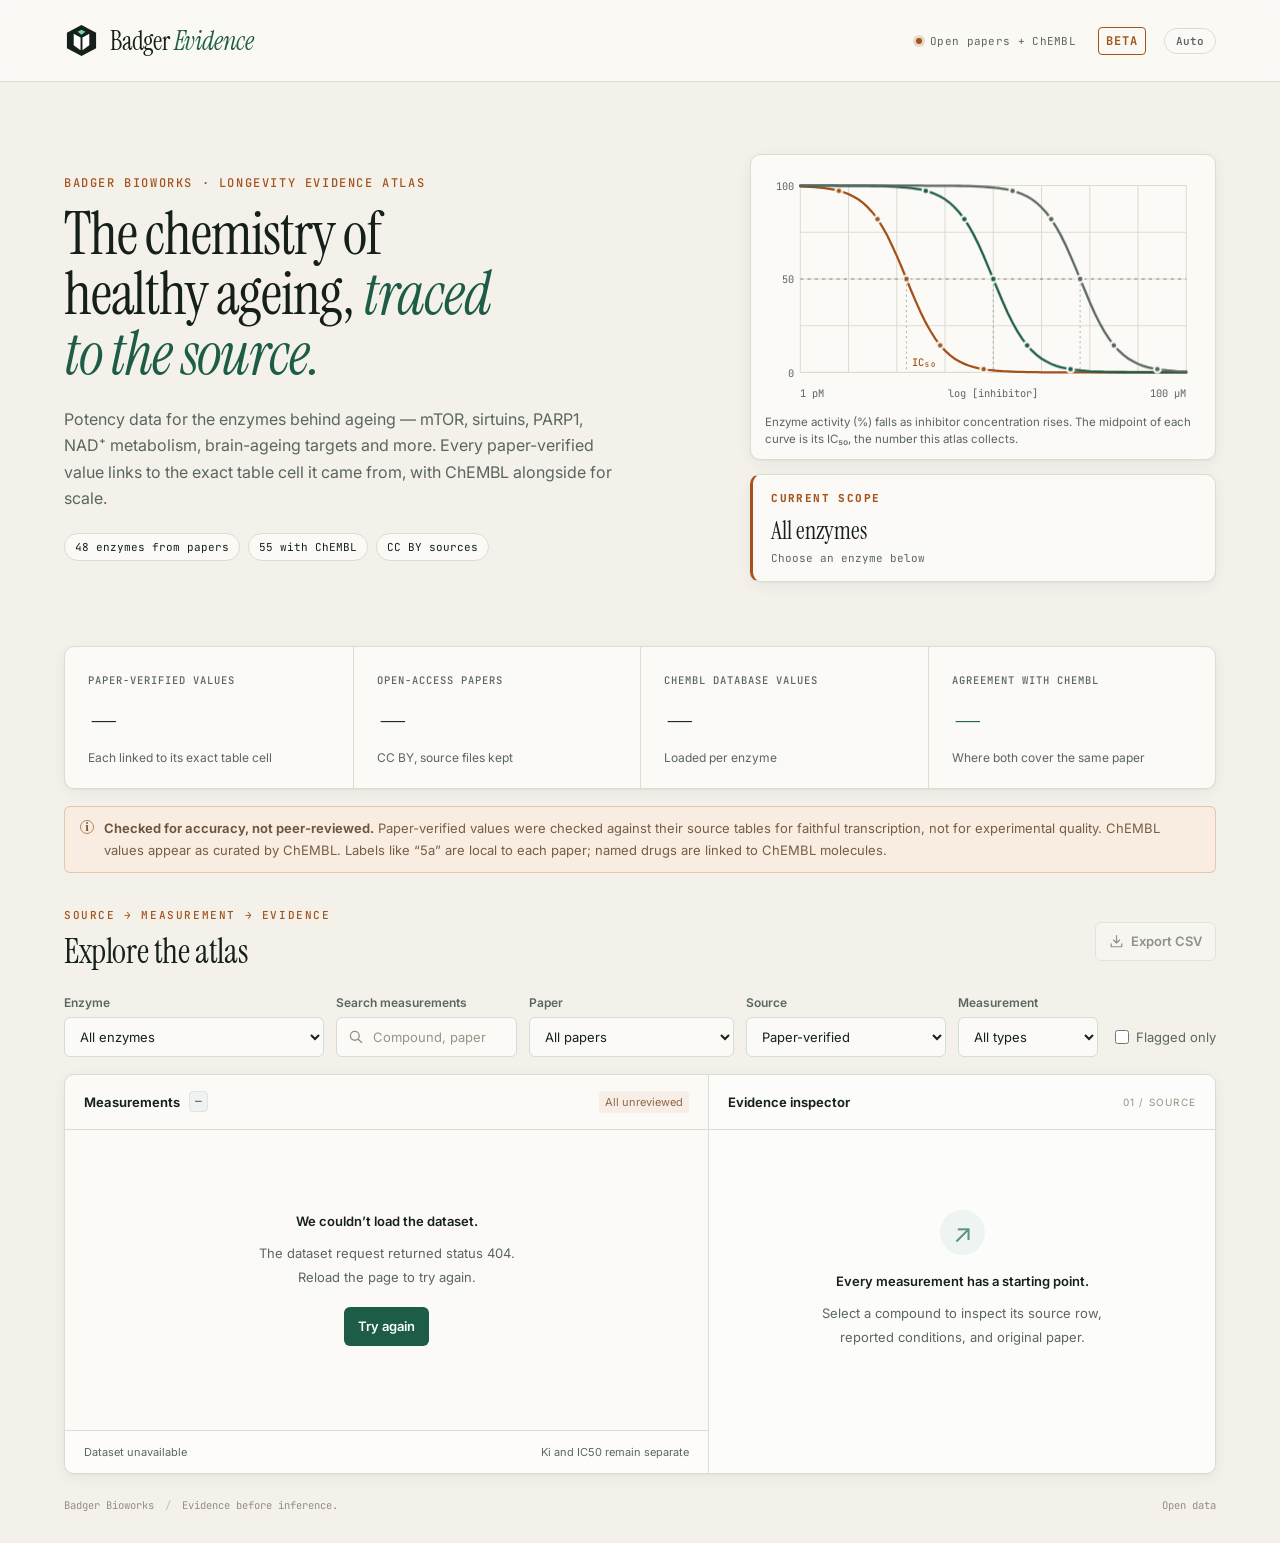
==== commit ead76767: "Longevity lab redesign: bone/lab-green palette with amber accent, Instrument Serif headlines, dose-r" ====
--- a/badger_evidence/static/index.html
+++ b/badger_evidence/static/index.html
@@ -4,11 +4,11 @@
     <meta charset="utf-8">
     <meta name="viewport" content="width=device-width, initial-scale=1">
     <meta name="color-scheme" content="light dark">
-    <meta name="theme-color" content="#142d3a">
-    <title>Badger Evidence · Biological data, with a paper trail</title>
+    <meta name="theme-color" content="#1d5c46">
+    <title>Badger Evidence · Longevity evidence atlas</title>
     <link rel="icon" href="favicon.svg" type="image/svg+xml">
     <link rel="preconnect" href="https://fonts.googleapis.com"><link rel="preconnect" href="https://fonts.gstatic.com" crossorigin>
-    <link rel="stylesheet" href="https://fonts.googleapis.com/css2?family=Inter:wght@400;500;600;700&family=JetBrains+Mono:wght@400;500&display=swap">
+    <link rel="stylesheet" href="https://fonts.googleapis.com/css2?family=Instrument+Serif:ital@0;1&family=Inter:wght@400;500;600;700&family=JetBrains+Mono:wght@400;500&display=swap">
     <link rel="stylesheet" href="style.css">
     <script>try{var t=localStorage.getItem("be-theme");if(t==="light"||t==="dark")document.documentElement.dataset.theme=t;}catch(e){}</script>
     <script defer src="app.js"></script>
@@ -24,18 +24,32 @@
 
     <main>
       <section class="intro" aria-labelledby="page-title">
-        <div>
-          <p class="eyebrow">BADGER BIOWORKS / EVIDENCE EXPLORER</p>
-          <h1 id="page-title">Biological data.<br><span>A paper trail for every value.</span></h1>
-          <p class="intro-copy">Explore enzyme inhibitor measurements pulled from open-access papers, including targets central to longevity research. Every paper-verified value links to the exact table cell it came from; for every enzyme you can also switch on ChEMBL database values with the Source filter.</p>
+        <div class="intro-text">
+          <p class="eyebrow">Badger Bioworks · Longevity evidence atlas</p>
+          <h1 id="page-title">The chemistry of healthy ageing, <em>traced to the source.</em></h1>
+          <p class="intro-copy">Potency data for the enzymes behind ageing — mTOR, sirtuins, PARP1, NAD⁺ metabolism, brain-ageing targets and more. Every paper-verified value links to the exact table cell it came from, with ChEMBL alongside for scale.</p>
+          <div class="intro-chips"><span>48 enzymes from papers</span><span>55 with ChEMBL</span><span>CC BY sources</span></div>
         </div>
-        <aside class="scope-card" aria-label="Dataset scope">
-          <span class="scope-label">CURRENT SCOPE</span>
-          <strong id="scope-name">All enzymes</strong>
-          <span class="scope-species" id="scope-meta">Choose an enzyme below</span>
-          <p class="scope-why" id="scope-why"></p>
-          <div class="scope-bottom"><span>Public literature</span><span>Traceable extraction</span></div>
-        </aside>
+        <div class="intro-side">
+          <figure class="hero-art" aria-hidden="true">
+            <svg viewBox="0 0 420 230" width="100%" role="presentation">
+              <g class="ha-grid"><line x1="34.0" x2="34.0" y1="16" y2="196"/><line x1="80.5" x2="80.5" y1="16" y2="196"/><line x1="127.0" x2="127.0" y1="16" y2="196"/><line x1="173.5" x2="173.5" y1="16" y2="196"/><line x1="220.0" x2="220.0" y1="16" y2="196"/><line x1="266.5" x2="266.5" y1="16" y2="196"/><line x1="313.0" x2="313.0" y1="16" y2="196"/><line x1="359.5" x2="359.5" y1="16" y2="196"/><line x1="406.0" x2="406.0" y1="16" y2="196"/><line x1="34" x2="406" y1="196.0" y2="196.0"/><line x1="34" x2="406" y1="151.0" y2="151.0"/><line x1="34" x2="406" y1="106.0" y2="106.0"/><line x1="34" x2="406" y1="61.0" y2="61.0"/><line x1="34" x2="406" y1="16.0" y2="16.0"/></g>
+              <line class="ha-half" x1="34" x2="406" y1="106.0" y2="106.0"/>
+              <line class="ha-ic" x1="136.3" x2="136.3" y1="106.0" y2="196"/><line class="ha-ic" x1="220.0" x2="220.0" y1="106.0" y2="196"/><line class="ha-ic" x1="303.7" x2="303.7" y1="106.0" y2="196"/>
+              <path class="ha-curve c1" d="M34.0,16.7 L38.6,16.9 L43.3,17.1 L48.0,17.5 L52.6,17.9 L57.2,18.4 L61.9,19.1 L66.5,19.9 L71.2,21.0 L75.8,22.4 L80.5,24.2 L85.2,26.5 L89.8,29.2 L94.5,32.7 L99.1,37.0 L103.8,42.1 L108.4,48.3 L113.0,55.6 L117.7,63.9 L122.3,73.4 L127.0,83.7 L131.7,94.7 L136.3,106.0 L140.9,117.3 L145.6,128.3 L150.2,138.6 L154.9,148.1 L159.6,156.4 L164.2,163.7 L168.8,169.9 L173.5,175.0 L178.2,179.3 L182.8,182.8 L187.4,185.5 L192.1,187.8 L196.8,189.6 L201.4,191.0 L206.1,192.1 L210.7,192.9 L215.3,193.6 L220.0,194.1 L224.6,194.5 L229.3,194.9 L233.9,195.1 L238.6,195.3 L243.2,195.5 L247.9,195.6 L252.6,195.7 L257.2,195.8 L261.9,195.8 L266.5,195.9 L271.1,195.9 L275.8,195.9 L280.4,195.9 L285.1,195.9 L289.8,196.0 L294.4,196.0 L299.1,196.0 L303.7,196.0 L308.4,196.0 L313.0,196.0 L317.6,196.0 L322.3,196.0 L326.9,196.0 L331.6,196.0 L336.2,196.0 L340.9,196.0 L345.6,196.0 L350.2,196.0 L354.9,196.0 L359.5,196.0 L364.1,196.0 L368.8,196.0 L373.4,196.0 L378.1,196.0 L382.8,196.0 L387.4,196.0 L392.1,196.0 L396.7,196.0 L401.4,196.0 L406.0,196.0"/><g class="ha-dots c1"><circle cx="71.2" cy="21.0" r="3.2"/><circle cx="108.4" cy="48.3" r="3.2"/><circle cx="136.3" cy="106.0" r="3.2"/><circle cx="168.8" cy="169.9" r="3.2"/><circle cx="210.7" cy="192.9" r="3.2"/></g><path class="ha-curve c2" d="M34.0,16.0 L38.6,16.0 L43.3,16.0 L48.0,16.0 L52.6,16.0 L57.2,16.0 L61.9,16.0 L66.5,16.0 L71.2,16.1 L75.8,16.1 L80.5,16.1 L85.2,16.1 L89.8,16.1 L94.5,16.2 L99.1,16.2 L103.8,16.3 L108.4,16.4 L113.0,16.5 L117.7,16.7 L122.3,16.9 L127.0,17.1 L131.7,17.5 L136.3,17.9 L140.9,18.4 L145.6,19.1 L150.2,19.9 L154.9,21.0 L159.6,22.4 L164.2,24.2 L168.8,26.5 L173.5,29.2 L178.2,32.7 L182.8,37.0 L187.4,42.1 L192.1,48.3 L196.8,55.6 L201.4,63.9 L206.1,73.4 L210.7,83.7 L215.3,94.7 L220.0,106.0 L224.6,117.3 L229.3,128.3 L233.9,138.6 L238.6,148.1 L243.2,156.4 L247.9,163.7 L252.6,169.9 L257.2,175.0 L261.9,179.3 L266.5,182.8 L271.1,185.5 L275.8,187.8 L280.4,189.6 L285.1,191.0 L289.8,192.1 L294.4,192.9 L299.1,193.6 L303.7,194.1 L308.4,194.5 L313.0,194.9 L317.6,195.1 L322.3,195.3 L326.9,195.5 L331.6,195.6 L336.2,195.7 L340.9,195.8 L345.6,195.8 L350.2,195.9 L354.9,195.9 L359.5,195.9 L364.1,195.9 L368.8,195.9 L373.4,196.0 L378.1,196.0 L382.8,196.0 L387.4,196.0 L392.1,196.0 L396.7,196.0 L401.4,196.0 L406.0,196.0"/><g class="ha-dots c2"><circle cx="154.9" cy="21.0" r="3.2"/><circle cx="192.1" cy="48.3" r="3.2"/><circle cx="220.0" cy="106.0" r="3.2"/><circle cx="252.6" cy="169.9" r="3.2"/><circle cx="294.4" cy="192.9" r="3.2"/></g><path class="ha-curve c3" d="M34.0,16.0 L38.6,16.0 L43.3,16.0 L48.0,16.0 L52.6,16.0 L57.2,16.0 L61.9,16.0 L66.5,16.0 L71.2,16.0 L75.8,16.0 L80.5,16.0 L85.2,16.0 L89.8,16.0 L94.5,16.0 L99.1,16.0 L103.8,16.0 L108.4,16.0 L113.0,16.0 L117.7,16.0 L122.3,16.0 L127.0,16.0 L131.7,16.0 L136.3,16.0 L140.9,16.0 L145.6,16.0 L150.2,16.0 L154.9,16.1 L159.6,16.1 L164.2,16.1 L168.8,16.1 L173.5,16.1 L178.2,16.2 L182.8,16.2 L187.4,16.3 L192.1,16.4 L196.8,16.5 L201.4,16.7 L206.1,16.9 L210.7,17.1 L215.3,17.5 L220.0,17.9 L224.6,18.4 L229.3,19.1 L233.9,19.9 L238.6,21.0 L243.2,22.4 L247.9,24.2 L252.6,26.5 L257.2,29.2 L261.9,32.7 L266.5,37.0 L271.1,42.1 L275.8,48.3 L280.4,55.6 L285.1,63.9 L289.8,73.4 L294.4,83.7 L299.1,94.7 L303.7,106.0 L308.4,117.3 L313.0,128.3 L317.6,138.6 L322.3,148.1 L326.9,156.4 L331.6,163.7 L336.2,169.9 L340.9,175.0 L345.6,179.3 L350.2,182.8 L354.9,185.5 L359.5,187.8 L364.1,189.6 L368.8,191.0 L373.4,192.1 L378.1,192.9 L382.8,193.6 L387.4,194.1 L392.1,194.5 L396.7,194.9 L401.4,195.1 L406.0,195.3"/><g class="ha-dots c3"><circle cx="238.6" cy="21.0" r="3.2"/><circle cx="275.8" cy="48.3" r="3.2"/><circle cx="303.7" cy="106.0" r="3.2"/><circle cx="336.2" cy="169.9" r="3.2"/><circle cx="378.1" cy="192.9" r="3.2"/></g>
+              <text class="ha-label" x="34" y="220">1 pM</text><text class="ha-label" x="220.0" y="220" text-anchor="middle">log [inhibitor]</text><text class="ha-label" x="406" y="220" text-anchor="end">100 µM</text>
+              <text class="ha-label" x="28" y="20.0" text-anchor="end">100</text><text class="ha-label" x="28" y="110.0" text-anchor="end">50</text><text class="ha-label" x="28" y="200.0" text-anchor="end">0</text>
+              <text class="ha-ic-label" x="141.3" y="190">IC₅₀</text>
+            </svg>
+            <figcaption>Enzyme activity (%) falls as inhibitor concentration rises. The midpoint of each curve is its IC₅₀, the number this atlas collects.</figcaption>
+          </figure>
+          <aside class="scope-card" aria-label="Dataset scope">
+            <span class="scope-label">Current scope</span>
+            <strong id="scope-name">All enzymes</strong>
+            <span class="scope-species" id="scope-meta">Choose an enzyme below</span>
+            <p class="scope-why" id="scope-why"></p>
+          </aside>
+        </div>
       </section>
 
       <section class="metrics" aria-label="Dataset summary">
@@ -52,7 +66,7 @@
 
       <section class="explorer" aria-labelledby="explorer-title">
         <div class="section-heading">
-          <div><p class="eyebrow">SOURCE → MEASUREMENT → EVIDENCE</p><h2 id="explorer-title">Explore the dataset</h2></div>
+          <div><p class="eyebrow">Source → measurement → evidence</p><h2 id="explorer-title">Explore the atlas</h2></div>
           <a id="export-link" class="button button-secondary disabled" href="api/export.csv" aria-disabled="true"><svg viewBox="0 0 20 20" aria-hidden="true"><path d="M10 2v10m-4-4 4 4 4-4M3 13v4h14v-4"/></svg> Export CSV</a>
         </div>
 
--- a/badger_evidence/static/style.css
+++ b/badger_evidence/static/style.css
@@ -1,5 +1,5 @@
-:root{--ink:#142d3a;--muted:#62727b;--teal:#176c5b;--teal-soft:#eaf4ef;--line:#dce3e4;--surface:#fff;--page:#f7f8f6;--amber:#8c631e;--amber-soft:#fbf3e4;--radius:10px;font-family:Inter,-apple-system,BlinkMacSystemFont,"Segoe UI",sans-serif;color:var(--ink);background:var(--page);font-synthesis:none;--c105442:#105442;--c164c3b:#164c3b;--c1f6b52:#1f6b52;--c3b4a9c:#3b4a9c;--c47836c:#47836c;--c5d947f:#5d947f;--c5f7376:#5f7376;--c5f776c:#5f776c;--c627178:#627178;--c655c46:#655c46;--c699a84:#699a84;--c6b7a7d:#6b7a7d;--c6f664f:#6f664f;--c7b888b:#7b888b;--c829195:#829195;--c84908e:#84908e;--c856a36:#856a36;--c857150:#857150;--c85958e:#85958e;--c879298:#879298;--c92a59a:#92a59a;--c92b5a6:#92b5a6;--c9a7528:#9a7528;--c9aa6e0:#9aa6e0;--caa9467:#aa9467;--cb6c1b9:#b6c1b9;--cc6d3cc:#c6d3cc;--ccad6d3:#cad6d3;--cd1b986:#d1b986;--cd2dcda:#d2dcda;--cd5e1da:#d5e1da;--cd7e9dd:#d7e9dd;--cdce6df:#dce6df;--cdfebe2:#dfebe2;--ce1e9e2:#e1e9e2;--ce1efe5:#e1efe5;--ce3f1e8:#e3f1e8;--ce6ddca:#e6ddca;--ce9f3ec:#e9f3ec;--ceadfc7:#eadfc7;--cedf0ed:#edf0ed;--cedf2ef:#edf2ef;--cedf4f0:#edf4f0;--cedf5f0:#edf5f0;--ceef0fb:#eef0fb;--ceef2f0:#eef2f0;--ceef4ef:#eef4ef;--cf1f3fc:#f1f3fc;--cf1f5f1:#f1f5f1;--cf4f8f4:#f4f8f4;--cf5f1e9:#f5f1e9;--cfafbf9:#fafbf9;--cfbf5e9:#fbf5e9;--cfcf8ef:#fcf8ef;--cfcfdfb:#fcfdfb;--cfdfefc:#fdfefc;--on-accent-soft:rgba(255,255,255,.2);color-scheme:light}
-@media (prefers-color-scheme:dark){:root:not([data-theme="light"]){--ink:#cee2ec;--muted:#8b99a0;--teal:#a1e4d7;--teal-soft:#1b2822;--line:#2b3233;--surface:#131313;--page:#1a1c18;--amber:#dbba83;--amber-soft:#28231a;--c105442:#b9ebde;--c164c3b:#bde9db;--c1f6b52:#9fdfca;--c3b4a9c:#6f7cc2;--c47836c:#85b9a5;--c5d947f:#75a492;--c5f7376:#90a1a3;--c5f776c:#8fa39a;--c627178:#8e9ba1;--c655c46:#bcb4a1;--c699a84:#78a08e;--c6b7a7d:#889598;--c6f664f:#b3ab97;--c7b888b:#869093;--c829195:#849195;--c84908e:#879290;--c856a36:#c8b185;--c857150:#b09f83;--c85958e:#85938d;--c879298:#848f94;--c92a59a:#82968b;--c92b5a6:#78a08f;--c9a7528:#d4b472;--c9aa6e0:#5568c3;--caa9467:#a9966f;--cb6c1b9:#849588;--cc6d3cc:#3c4640;--ccad6d3:#394240;--cd1b986:#bb9d5e;--cd2dcda:#333b3a;--cd5e1da:#2e3933;--cd7e9dd:#27372c;--cdce6df:#2a332c;--cdfebe2:#253028;--ce1e9e2:#272e28;--ce1efe5:#212f25;--ce3f1e8:#1e2e24;--ce6ddca:#423a2b;--ce9f3ec:#1c2820;--ceadfc7:#413a2a;--cedf0ed:#202420;--cedf2ef:#1e2420;--cedf4f0:#1c2520;--cedf5f0:#1a251e;--ceef0fb:#171823;--ceef2f0:#1e2321;--ceef4ef:#1c241d;--cf1f3fc:#151720;--cf1f5f1:#1b211b;--cf4f8f4:#181f18;--cf5f1e9:#29241a;--cfafbf9:#181a15;--cfbf5e9:#252118;--cfcf8ef:#211e16;--cfcfdfb:#161a11;--cfdfefc:#151911;--on-accent-soft:rgba(0,0,0,.25);color-scheme:dark}}:root[data-theme="dark"]{--ink:#cee2ec;--muted:#8b99a0;--teal:#a1e4d7;--teal-soft:#1b2822;--line:#2b3233;--surface:#131313;--page:#1a1c18;--amber:#dbba83;--amber-soft:#28231a;--c105442:#b9ebde;--c164c3b:#bde9db;--c1f6b52:#9fdfca;--c3b4a9c:#6f7cc2;--c47836c:#85b9a5;--c5d947f:#75a492;--c5f7376:#90a1a3;--c5f776c:#8fa39a;--c627178:#8e9ba1;--c655c46:#bcb4a1;--c699a84:#78a08e;--c6b7a7d:#889598;--c6f664f:#b3ab97;--c7b888b:#869093;--c829195:#849195;--c84908e:#879290;--c856a36:#c8b185;--c857150:#b09f83;--c85958e:#85938d;--c879298:#848f94;--c92a59a:#82968b;--c92b5a6:#78a08f;--c9a7528:#d4b472;--c9aa6e0:#5568c3;--caa9467:#a9966f;--cb6c1b9:#849588;--cc6d3cc:#3c4640;--ccad6d3:#394240;--cd1b986:#bb9d5e;--cd2dcda:#333b3a;--cd5e1da:#2e3933;--cd7e9dd:#27372c;--cdce6df:#2a332c;--cdfebe2:#253028;--ce1e9e2:#272e28;--ce1efe5:#212f25;--ce3f1e8:#1e2e24;--ce6ddca:#423a2b;--ce9f3ec:#1c2820;--ceadfc7:#413a2a;--cedf0ed:#202420;--cedf2ef:#1e2420;--cedf4f0:#1c2520;--cedf5f0:#1a251e;--ceef0fb:#171823;--ceef2f0:#1e2321;--ceef4ef:#1c241d;--cf1f3fc:#151720;--cf1f5f1:#1b211b;--cf4f8f4:#181f18;--cf5f1e9:#29241a;--cfafbf9:#181a15;--cfbf5e9:#252118;--cfcf8ef:#211e16;--cfcfdfb:#161a11;--cfdfefc:#151911;--on-accent-soft:rgba(0,0,0,.25);color-scheme:dark}
+:root{--ink:#15201b;--muted:#5b6660;--teal:#1d5c46;--teal-soft:#e8efe9;--line:#dedbd1;--surface:#fbfaf6;--page:#f3f1ea;--amber:#a4531c;--amber-soft:#f8ede0;--radius:10px;font-family:Inter,-apple-system,BlinkMacSystemFont,"Segoe UI",sans-serif;color:var(--ink);background:var(--page);font-synthesis:none;--c105442:#145038;--c164c3b:#154d37;--c1f6b52:#1d6d4d;--c3b4a9c:#3b489c;--c47836c:#46846b;--c5d947f:#5c957e;--c5f7376:#736f62;--c5f776c:#746f62;--c627178:#767164;--c655c46:#6e543d;--c699a84:#689b87;--c6b7a7d:#7d796b;--c6f664f:#785d46;--c7b888b:#8d8879;--c829195:#959082;--c84908e:#938f81;--c856a36:#8e5a2d;--c857150:#906845;--c85958e:#969284;--c879298:#989487;--c92a59a:#a39f94;--c92b5a6:#91b6a7;--c9a7528:#a45d1e;--c9aa6e0:#9aa3e0;--caa9467:#b6855b;--cb6c1b9:#c1beb6;--cc6d3cc:#c6d3ce;--ccad6d3:#cad6d1;--cd1b986:#d9a87e;--cd2dcda:#d2dcd8;--cd5e1da:#d5e1dc;--cd7e9dd:#d7e9e2;--cdce6df:#dce6e2;--cdfebe2:#dfebe6;--ce1e9e2:#e1e9e6;--ce1efe5:#e1efe9;--ce3f1e8:#e3f1eb;--ce6ddca:#ead7c6;--ce9f3ec:#e9f3ef;--ceadfc7:#eed7c3;--cedf0ed:#f1f0ec;--cedf2ef:#edf2f0;--cedf4f0:#edf4f1;--cedf5f0:#edf5f2;--ceef0fb:#eef0fb;--ceef2f0:#eef2f0;--ceef4ef:#eef4f2;--cf1f3fc:#f8f7f5;--cf1f5f1:#f1f5f3;--cf4f8f4:#f4f8f6;--cf5f1e9:#f7eee7;--cfafbf9:#fbfaf9;--cfbf5e9:#fcf1e8;--cfcf8ef:#fdf5ee;--cfcfdfb:#fdfcfb;--cfdfefc:#fcfcfa;--on-accent-soft:rgba(255,255,255,.2);color-scheme:light}
+@media (prefers-color-scheme:dark){:root:not([data-theme="light"]){--ink:#e1eae6;--muted:#a2aba6;--teal:#b1e3d2;--teal-soft:#1f2620;--line:#38362f;--surface:#1b1a14;--page:#25231b;--amber:#d39e7a;--amber-soft:#28221c;--c105442:#bfead9;--c164c3b:#c1eada;--c1f6b52:#a3e0c8;--c3b4a9c:#737dc4;--c47836c:#88bba7;--c5d947f:#7dab98;--c5f7376:#a3a095;--c5f776c:#a39f94;--c627178:#a19d92;--c655c46:#c5b09d;--c699a84:#80a798;--c6b7a7d:#9b988c;--c6f664f:#bca693;--c7b888b:#9c988c;--c829195:#9c988c;--c84908e:#9b988c;--c856a36:#d1a681;--c857150:#bb9a7d;--c85958e:#9c988c;--c879298:#9b988d;--c92a59a:#9b978d;--c92b5a6:#80a798;--c9a7528:#d2a379;--c9aa6e0:#616ec7;--caa9467:#b9916f;--cb6c1b9:#9c978c;--cc6d3cc:#38413e;--ccad6d3:#363e3a;--cd1b986:#c8905f;--cd2dcda:#303735;--cd5e1da:#2c3531;--cd7e9dd:#25332e;--cdce6df:#272f2c;--cdfebe2:#232d29;--ce1e9e2:#252b29;--ce1efe5:#1f2c26;--ce3f1e8:#1e2a25;--ce6ddca:#3b332b;--ce9f3ec:#1b2621;--ceadfc7:#3b322a;--cedf0ed:#23211d;--cedf2ef:#1c2220;--cedf4f0:#1a221f;--cedf5f0:#19221f;--ceef0fb:#16181f;--ceef2f0:#1c211f;--ceef4ef:#1a211f;--cf1f3fc:#1c1a17;--cf1f5f1:#191f1c;--cf4f8f4:#161d19;--cf5f1e9:#251f1a;--cfafbf9:#191614;--cfbf5e9:#221c18;--cfcf8ef:#1e1a16;--cfcfdfb:#181411;--cfdfefc:#181812;--page:#0d1310;--surface:#131b17;--ink:#e6ebe6;--muted:#9aa69f;--line:#27312c;--teal:#7fcfa6;--teal-soft:#16241d;--amber:#e39a62;--amber-soft:#2a1f15;--on-accent-soft:rgba(0,0,0,.25);color-scheme:dark}}:root[data-theme="dark"]{--ink:#e1eae6;--muted:#a2aba6;--teal:#b1e3d2;--teal-soft:#1f2620;--line:#38362f;--surface:#1b1a14;--page:#25231b;--amber:#d39e7a;--amber-soft:#28221c;--c105442:#bfead9;--c164c3b:#c1eada;--c1f6b52:#a3e0c8;--c3b4a9c:#737dc4;--c47836c:#88bba7;--c5d947f:#7dab98;--c5f7376:#a3a095;--c5f776c:#a39f94;--c627178:#a19d92;--c655c46:#c5b09d;--c699a84:#80a798;--c6b7a7d:#9b988c;--c6f664f:#bca693;--c7b888b:#9c988c;--c829195:#9c988c;--c84908e:#9b988c;--c856a36:#d1a681;--c857150:#bb9a7d;--c85958e:#9c988c;--c879298:#9b988d;--c92a59a:#9b978d;--c92b5a6:#80a798;--c9a7528:#d2a379;--c9aa6e0:#616ec7;--caa9467:#b9916f;--cb6c1b9:#9c978c;--cc6d3cc:#38413e;--ccad6d3:#363e3a;--cd1b986:#c8905f;--cd2dcda:#303735;--cd5e1da:#2c3531;--cd7e9dd:#25332e;--cdce6df:#272f2c;--cdfebe2:#232d29;--ce1e9e2:#252b29;--ce1efe5:#1f2c26;--ce3f1e8:#1e2a25;--ce6ddca:#3b332b;--ce9f3ec:#1b2621;--ceadfc7:#3b322a;--cedf0ed:#23211d;--cedf2ef:#1c2220;--cedf4f0:#1a221f;--cedf5f0:#19221f;--ceef0fb:#16181f;--ceef2f0:#1c211f;--ceef4ef:#1a211f;--cf1f3fc:#1c1a17;--cf1f5f1:#191f1c;--cf4f8f4:#161d19;--cf5f1e9:#251f1a;--cfafbf9:#191614;--cfbf5e9:#221c18;--cfcf8ef:#1e1a16;--cfcfdfb:#181411;--cfdfefc:#181812;--page:#0d1310;--surface:#131b17;--ink:#e6ebe6;--muted:#9aa69f;--line:#27312c;--teal:#7fcfa6;--teal-soft:#16241d;--amber:#e39a62;--amber-soft:#2a1f15;--on-accent-soft:rgba(0,0,0,.25);color-scheme:dark}
 body{background:var(--page);color:var(--ink)}
 *{box-sizing:border-box}body{margin:0}button,input,select{font:inherit}a{color:var(--teal)}button,a,input,select,summary{-webkit-tap-highlight-color:transparent}a,button,select,input{outline-offset:4px}a:focus-visible,button:focus-visible,select:focus-visible,input:focus-visible,summary:focus-visible{outline:2px solid var(--teal)}button{cursor:pointer}button:disabled{cursor:default}svg{display:block}p{margin:0}[hidden]{display:none!important}.site-header{height:82px;padding:0 5%;display:flex;align-items:center;justify-content:space-between;background:var(--surface);border-bottom:1px solid var(--line)}.brand{display:flex;align-items:center;gap:11px;color:var(--ink);text-decoration:none;font-size:22px;letter-spacing:-.6px}.brand span{font-weight:700}.brand strong{font-weight:400}.brand-mark{width:35px;height:35px}.header-meta{display:flex;align-items:center;gap:8px;font-size:13px;color:var(--muted)}.status-dot{width:6px;height:6px;background:var(--c47836c);border-radius:50%}.tag{margin-left:14px;border:1px solid var(--line);border-radius:4px;padding:5px 7px;font-size:12px;letter-spacing:1px;font-weight:700}main{max-width:1600px;margin:auto;padding:44px 5% 0}.intro{display:flex;align-items:center;justify-content:space-between;gap:48px;margin-bottom:33px}.eyebrow{font-size:12px;letter-spacing:1.9px;font-weight:700;color:var(--teal);margin:0 0 13px}h1{font-size:clamp(27px,2.8vw,40px);line-height:1.18;letter-spacing:-1.4px;margin:0;font-weight:650}h1 span{color:var(--c6b7a7d);font-weight:400}.intro-copy{max-width:640px;margin-top:17px;color:var(--muted);font-size:13px;line-height:1.8}.scope-card{width:315px;flex-shrink:0;background:var(--cedf2ef);border:1px solid var(--cd5e1da);border-radius:var(--radius);padding:22px}.scope-label{display:block;color:var(--teal);font-size:11px;font-weight:750;letter-spacing:1.8px;margin-bottom:12px}.scope-card strong{display:block;font-size:15px;font-weight:650;line-height:1.5}.scope-species{display:block;font-size:13px;color:var(--muted);margin-top:6px}.scope-species span{margin:0 5px}.scope-bottom{display:flex;gap:12px;flex-wrap:wrap;border-top:1px solid var(--cd5e1da);padding-top:14px;margin-top:19px;font-size:12px;color:var(--teal)}.scope-bottom span:before{content:"";width:4px;height:4px;border-radius:50%;display:inline-block;background:var(--c699a84);vertical-align:middle;margin-right:5px}.metrics{display:grid;grid-template-columns:repeat(4,1fr);border:1px solid var(--line);border-radius:var(--radius);background:var(--surface);overflow:hidden;margin-bottom:17px}.metric{padding:21px 23px;min-width:0}.metric+.metric{border-left:1px solid var(--line)}.metric-label{font-size:13px;color:var(--muted);font-weight:550}.metric strong{display:block;font-size:30px;font-weight:600;letter-spacing:-1px;font-variant-numeric:tabular-nums;line-height:1.3;margin:7px 0 5px}.metric-note{font-size:12px;line-height:1.6;color:var(--muted);display:block}.benchmark strong{color:var(--teal)}.review-notice{display:flex;gap:10px;align-items:flex-start;font-size:13px;line-height:1.65;color:var(--c6f664f);padding:11px 15px;border:1px solid var(--ce6ddca);border-radius:6px;background:var(--cfcf8ef)}.review-notice strong{font-weight:650;color:var(--c655c46)}.notice-icon{border:1px solid var(--caa9467);border-radius:50%;width:14px;height:14px;text-align:center;line-height:12px;font-family:Georgia,serif;font-weight:700;flex-shrink:0;margin-top:2px}.explorer{margin-top:35px}.section-heading{display:flex;align-items:center;justify-content:space-between;margin-bottom:20px;gap:15px}.section-heading .eyebrow{font-size:11px;margin-bottom:8px}h2{font-size:21px;line-height:1.3;letter-spacing:-.4px;margin:0;font-weight:650}.button{display:inline-flex;align-items:center;justify-content:center;gap:7px;text-decoration:none;border-radius:6px;padding:10px 13px;font-size:13px;line-height:1.3;font-weight:600;border:1px solid transparent;white-space:nowrap}.button svg{width:15px;height:15px;stroke:currentColor;fill:none;stroke-width:1.6;stroke-linecap:round;stroke-linejoin:round}.button-secondary{background:var(--surface);border-color:var(--ccad6d3);color:var(--ink)}.button-secondary:hover{background:var(--cedf4f0);border-color:var(--c92b5a6)}.button-primary{background:var(--teal);color:white}.button-primary:hover{background:var(--c105442)}.disabled{opacity:.45;pointer-events:none}.filters{display:flex;align-items:flex-end;gap:12px;margin-bottom:17px}.filters label:not(.checkbox-label){display:block;font-size:12px;font-weight:600;color:var(--muted);margin-bottom:7px}.search-field{flex:1;min-width:180px}.input-wrap{position:relative}.input-wrap svg{width:16px;height:16px;position:absolute;left:12px;top:12px;stroke:var(--c829195);fill:none;stroke-width:1.7;stroke-linecap:round}input[type=search],select{width:100%;height:40px;border:1px solid var(--cd2dcda);background:var(--surface);border-radius:6px;font-size:13px;color:var(--ink)}input[type=search]{padding:0 12px 0 36px}input::placeholder{color:var(--c879298);opacity:1}select{padding:0 31px 0 11px}.filter-field{width:205px}.endpoint-field{width:140px}.checkbox-label{display:flex;align-items:center;gap:7px;font-size:13px;white-space:nowrap;height:40px;padding-left:5px;color:var(--muted)}input[type=checkbox]{width:14px;height:14px;accent-color:var(--teal);margin:0}.workbench{display:grid;grid-template-columns:minmax(0,1.27fr) minmax(0,1fr);border:1px solid var(--line);border-radius:var(--radius);background:var(--surface);overflow:hidden;align-items:start}.results{min-width:0}.panel-heading{height:55px;display:flex;align-items:center;justify-content:space-between;gap:10px;padding:0 19px;border-bottom:1px solid var(--line)}h3{font-size:13px;font-weight:650;margin:0;display:flex;align-items:center;gap:9px}.count-badge{background:var(--ceef2f0);border:1px solid var(--cdce6df);border-radius:4px;padding:2px 5px;font-size:11px;line-height:1.3;font-variant-numeric:tabular-nums;color:var(--c5f776c)}.review-badge{font-size:11px;padding:4px 6px;border-radius:4px;color:var(--c857150);background:var(--cf5f1e9)}.table-wrap{overflow:auto;max-height:660px;scrollbar-width:thin;scrollbar-color:var(--cc6d3cc) transparent}.measurement-table{width:100%;border-collapse:collapse;table-layout:fixed;font-size:13px}.measurement-table th{text-align:left;font-size:11px;color:var(--c7b888b);font-weight:650;padding:13px 8px;background:var(--cfafbf9);border-bottom:1px solid var(--line);position:sticky;top:0;z-index:1;letter-spacing:.25px}.measurement-table th:first-child{width:39%;padding-left:19px}.measurement-table th:nth-child(2){width:12%}.measurement-table th:nth-child(3){width:28%}.measurement-table th:nth-child(4){width:12%}.measurement-table th:last-child{width:9%}.measurement-table td{padding:11px 8px;border-bottom:1px solid var(--cedf0ed);vertical-align:middle;overflow-wrap:anywhere}.measurement-table td:first-child{padding-left:19px}.measurement-table tbody tr{transition:background .12s;cursor:pointer}.measurement-table tbody tr:hover{background:var(--cf4f8f4)}.measurement-table tbody tr.selected{background:var(--cedf5f0);box-shadow:inset 3px 0 0 var(--teal)}.measurement-table .number-cell{text-align:right;font-variant-numeric:tabular-nums}.compound-button{display:block;font-weight:650;color:var(--ink);padding:0;text-align:left;border:none;background:none;font-size:13px;line-height:1.4;overflow-wrap:anywhere;max-width:100%}.compound-button:hover{text-decoration:underline;text-underline-offset:3px}.paper-id{display:block;font-family:ui-monospace,SFMono-Regular,Consolas,monospace;font-size:11px;color:var(--muted);margin-top:4px}.measurement-kind{font-size:12px;color:var(--c5f7376)}.unit-cell{color:var(--muted);font-size:12px}.flag-icon{color:var(--c9a7528);background:var(--amber-soft);width:17px;height:17px;display:inline-flex;align-items:center;justify-content:center;border-radius:50%;font-size:12px;font-weight:700}.results-footer{min-height:43px;display:flex;justify-content:space-between;gap:10px;align-items:center;padding:11px 19px;font-size:11px;color:var(--muted);border-top:1px solid var(--line);background:var(--cfcfdfb)}.evidence-panel{border-left:1px solid var(--line);min-width:0;align-self:stretch;background:var(--cfdfefc)}.panel-step{font-size:10px;color:var(--c85958e);letter-spacing:1.2px}.detail-hero{padding:21px 21px 19px;border-bottom:1px solid var(--line)}.detail-overline{font-size:11px;color:var(--teal);font-weight:650;letter-spacing:1px;margin-bottom:10px;display:flex;align-items:center;gap:7px;flex-wrap:wrap}.detail-overline .review-badge{font-size:10px;letter-spacing:0}.detail-title{font-size:22px;letter-spacing:-.6px;font-weight:650;line-height:1.3;margin:0;overflow-wrap:anywhere}.detail-subtitle{font-size:12px;color:var(--muted);margin-top:7px;line-height:1.6}.value-strip{display:grid;grid-template-columns:1fr 1fr;gap:17px;margin-top:20px}.value-label{display:block;font-size:11px;color:var(--muted);margin-bottom:6px}.value-number{font-size:17px;font-weight:600;color:var(--ink);line-height:1.4;overflow-wrap:anywhere}.value-unit{font-size:12px;font-weight:400;color:var(--muted);margin-left:4px}.detail-section{padding:18px 21px;border-bottom:1px solid var(--line)}.detail-section:last-child{border-bottom:0}.detail-section h4{font-size:13px;margin:0 0 11px;font-weight:650}.section-kicker{display:flex;align-items:center;justify-content:space-between;gap:12px}.source-title{font-size:13px;font-weight:550;line-height:1.6}.source-meta{font-size:11px;color:var(--muted);line-height:1.7;margin-top:7px;overflow-wrap:anywhere}.source-links{display:flex;flex-wrap:wrap;gap:14px;margin-top:11px}.source-links a{font-size:12px;font-weight:600;text-decoration:none}.source-links a:hover{text-decoration:underline}.table-caption{font-size:12px;line-height:1.65;color:var(--muted);margin-bottom:10px;overflow-wrap:anywhere}.source-table-wrap{overflow-x:auto;border:1px solid var(--cdce6df);border-radius:5px;max-width:100%;scrollbar-width:thin}.source-table{border-collapse:collapse;width:100%;font-size:12px}.source-table th{color:var(--muted);font-weight:600;background:var(--cf1f5f1);white-space:normal;min-width:66px;text-align:left}.source-table th,.source-table td{padding:9px 11px;border-right:1px solid var(--ce1e9e2);line-height:1.5}.source-table th:last-child,.source-table td:last-child{border-right:0}.source-table td{border-top:1px solid var(--ce1e9e2);background:var(--surface);white-space:nowrap}.source-table .target-cell{background:var(--ce1efe5);color:var(--c164c3b);font-weight:650}.source-table th.target-cell{background:var(--cd7e9dd)}.source-row-note{font-size:11px;line-height:1.6;color:var(--muted);margin-top:8px}.footnotes{font-size:12px;line-height:1.7;color:var(--muted);margin-top:12px;overflow-wrap:anywhere}.footnotes p+p{margin-top:5px}.context-note{font-size:12px;line-height:1.65;color:var(--c856a36);background:var(--cfbf5e9);border-left:2px solid var(--cd1b986);padding:8px 10px;margin-bottom:12px}.context-entry{margin-top:12px}.context-entry summary{font-size:12px;line-height:1.5;font-weight:600;color:var(--teal);cursor:pointer}.context-entry p{font-size:13px;line-height:1.8;color:var(--c627178);margin-top:8px;white-space:pre-wrap;overflow-wrap:anywhere}.detail-muted{font-size:12px;color:var(--muted);line-height:1.7}.flag-list{margin:0;padding:0;list-style:none;display:flex;gap:6px;flex-wrap:wrap}.flag-list li{font-size:11px;background:var(--amber-soft);color:var(--amber);border:1px solid var(--ceadfc7);border-radius:4px;padding:5px 7px;line-height:1.5}.provenance-details summary{font-size:12px;color:var(--muted);cursor:pointer}.provenance-details dl{display:grid;grid-template-columns:92px 1fr;gap:8px;margin:12px 0 0;font-size:11px;line-height:1.6;color:var(--muted)}.provenance-details dt{font-weight:600}.provenance-details dd{margin:0;overflow-wrap:anywhere;font-family:ui-monospace,SFMono-Regular,Consolas,monospace}.empty-state{display:flex;min-height:300px;padding:38px 25px;align-items:center;justify-content:center;flex-direction:column;text-align:center;gap:13px}.empty-state strong{font-size:13px;font-weight:600}.empty-state p{max-width:295px;font-size:13px;color:var(--muted);line-height:1.8}.empty-state .button{margin-top:5px}.evidence-empty-icon{display:flex;align-items:center;justify-content:center;background:var(--ceef4ef);width:45px;height:45px;color:var(--c5d947f);border-radius:50%;font-size:26px;margin-bottom:5px}.empty-glyph{font-size:34px;color:var(--c92a59a)}.text-button{background:none;border:none;padding:6px;color:var(--teal);font-size:13px;font-weight:600;text-decoration:underline;text-underline-offset:3px}.loading-spinner{width:23px;height:23px;border:2px solid var(--cdfebe2);border-top-color:var(--teal);border-radius:50%;animation:spin 1s linear infinite}.site-footer{display:flex;justify-content:space-between;gap:15px;flex-wrap:wrap;padding:23px 0 29px;color:var(--c84908e);font-size:11px;line-height:1.7}.site-footer span span{margin:0 5px;color:var(--cb6c1b9)}.sr-only{position:absolute;width:1px;height:1px;padding:0;margin:-1px;overflow:hidden;clip:rect(0,0,0,0);white-space:nowrap;border:0}@keyframes spin{to{transform:rotate(360deg)}}
 @media(min-width:1500px){main,.site-header{padding-left:70px;padding-right:70px}.intro-copy{font-size:14px}.measurement-table td{padding-top:13px;padding-bottom:13px}.table-wrap{max-height:735px}}
@@ -56,3 +56,60 @@
 .chart-tip{position:absolute;top:40px;transform:translateX(-50%);pointer-events:none;background:var(--ink);color:var(--surface);border-radius:6px;padding:6px 9px;font-size:12px;line-height:1.4;display:flex;flex-direction:column;white-space:nowrap;box-shadow:var(--shadow)}
 .chart-tip strong{font-weight:650}
 @media(max-width:580px){.theme-toggle{margin-left:6px}.potency-panel{padding:12px 12px 6px}}
+/* ---- Longevity lab theme ------------------------------------------------------ */
+:root{--serif:"Instrument Serif",Georgia,"Times New Roman",serif;--accent:#a4531c;--grid-line:rgba(29,92,70,.06);--chart-bar:#1d6b4f;--chart-bar-hover:#14503a;--chart-marker:#b4581d}
+@media (prefers-color-scheme:dark){:root:not([data-theme="light"]){--accent:#e39a62;--grid-line:rgba(127,207,166,.05);--chart-bar:#4aa983;--chart-bar-hover:#7fcfa6;--chart-marker:#e39a62}}
+:root[data-theme="dark"]{--accent:#e39a62;--grid-line:rgba(127,207,166,.05);--chart-bar:#4aa983;--chart-bar-hover:#7fcfa6;--chart-marker:#e39a62}
+body{background:var(--page)}
+.site-header{border-bottom:1px solid var(--line)}
+.brand{font-family:var(--serif);font-size:26px;letter-spacing:-.2px}.brand span{font-weight:400}.brand strong{font-style:italic;font-weight:400;color:var(--teal)}
+.header-meta{font-family:var(--mono);font-size:11px;letter-spacing:.3px}
+.tag{font-family:var(--mono);border-color:var(--accent);color:var(--accent)}
+.status-dot{background:var(--accent);box-shadow:0 0 0 3px color-mix(in srgb,var(--accent) 20%,transparent)}
+main{position:relative}
+.intro{position:relative;display:grid;grid-template-columns:minmax(0,1.15fr) minmax(0,.85fr);gap:56px;align-items:center;padding:28px 0 36px;margin-bottom:28px}
+.intro::before{content:"";position:absolute;inset:-44px -6vw 0;z-index:-1;background-image:linear-gradient(var(--grid-line) 1px,transparent 1px),linear-gradient(90deg,var(--grid-line) 1px,transparent 1px);background-size:28px 28px;-webkit-mask-image:linear-gradient(180deg,#000 55%,transparent);mask-image:linear-gradient(180deg,#000 55%,transparent)}
+.eyebrow{font-family:var(--mono);text-transform:uppercase;letter-spacing:1.6px;font-weight:500;color:var(--accent)}
+.intro h1{font-family:var(--serif);font-weight:400;font-size:clamp(40px,4.6vw,68px);line-height:1.02;letter-spacing:-1.2px;margin:0;max-width:14ch}
+.intro h1 em{font-style:italic;color:var(--teal)}
+.intro-copy{font-size:16px;line-height:1.65;max-width:560px;margin-top:22px;color:var(--muted)}
+.intro-chips{display:flex;flex-wrap:wrap;gap:8px;margin-top:22px}
+.intro-chips span{font-family:var(--mono);font-size:11px;padding:6px 10px;border:1px solid var(--line);border-radius:999px;background:var(--surface);color:var(--ink)}
+.intro-side{display:flex;flex-direction:column;gap:14px;min-width:0}
+.hero-art{margin:0;background:var(--surface);border:1px solid var(--line);border-radius:var(--radius);padding:14px 14px 10px;box-shadow:var(--shadow)}
+.hero-art figcaption{font-size:11.5px;line-height:1.55;color:var(--muted);margin-top:6px}
+.ha-grid line{stroke:var(--line);stroke-width:1}
+.ha-half{stroke:var(--muted);stroke-dasharray:3 4;opacity:.7}
+.ha-ic{stroke:var(--muted);stroke-dasharray:2 3;opacity:.45}
+.ha-curve{fill:none;stroke-width:2.2;stroke-linecap:round}
+.ha-curve.c1{stroke:var(--accent)}.ha-curve.c2{stroke:var(--teal)}.ha-curve.c3{stroke:var(--muted)}
+.ha-dots circle{stroke:var(--surface);stroke-width:2}
+.ha-dots.c1{fill:var(--accent)}.ha-dots.c2{fill:var(--teal)}.ha-dots.c3{fill:var(--muted)}
+.ha-label,.ha-ic-label{font-family:var(--mono);font-size:10px;fill:var(--muted)}.ha-ic-label{fill:var(--accent);font-weight:500}
+.hero-art .ha-curve{stroke-dasharray:600;stroke-dashoffset:600;animation:draw 1.6s ease-out forwards}.hero-art .ha-curve.c2{animation-delay:.25s}.hero-art .ha-curve.c3{animation-delay:.5s}
+.hero-art .ha-dots{opacity:0;animation:fade .5s ease-out 1.2s forwards}
+@keyframes draw{to{stroke-dashoffset:0}}@keyframes fade{to{opacity:1}}
+.scope-card{width:auto;background:var(--surface);border:1px solid var(--line);border-left:3px solid var(--accent);border-radius:var(--radius);padding:16px 18px}
+.scope-label{font-family:var(--mono);text-transform:uppercase;letter-spacing:1.4px;color:var(--accent)}
+.scope-card strong{font-family:var(--serif);font-weight:400;font-size:24px;line-height:1.15}
+.scope-species{font-family:var(--mono);font-size:11px}
+.metrics{background:var(--surface);border-color:var(--line)}
+.metric-label{font-family:var(--mono);text-transform:uppercase;letter-spacing:1px;font-size:10.5px;font-weight:500}
+.metric strong{font-family:var(--serif);font-weight:400;font-size:44px;letter-spacing:-.5px;line-height:1.1}
+.benchmark strong{color:var(--teal)}
+.review-notice{background:var(--amber-soft);border-color:color-mix(in srgb,var(--accent) 25%,transparent)}
+h2{font-family:var(--serif);font-weight:400;font-size:34px;letter-spacing:-.4px}
+.detail-title{font-family:var(--serif);font-weight:400;font-size:30px;letter-spacing:-.2px}
+.potency-head h3{font-family:var(--serif);font-weight:400;font-size:22px}
+.potency-note{font-family:var(--mono);font-size:11px}
+.workbench,.potency-panel{background:var(--surface);border-color:var(--line)}
+.measurement-table th{font-family:var(--mono);text-transform:uppercase;letter-spacing:.8px;font-size:10px;background:color-mix(in srgb,var(--page) 60%,var(--surface))}
+.compound-button{font-weight:600}
+.button-primary{background:var(--teal)}
+.site-footer{font-family:var(--mono);font-size:10.5px}
+@media(max-width:1080px){.intro{grid-template-columns:1fr;gap:28px}.intro-side{flex-direction:row;align-items:stretch}.hero-art{flex:1.2}.scope-card{flex:1}}
+@media(max-width:700px){.intro-side{flex-direction:column}.intro h1{font-size:40px}.metric strong{font-size:32px}h2{font-size:28px}}
+@media(prefers-reduced-motion:reduce){.hero-art .ha-curve{animation:none;stroke-dashoffset:0}.hero-art .ha-dots{animation:none;opacity:1}}
+.brand{white-space:nowrap}.intro h1{max-width:17ch}
+@media(max-width:700px){.header-meta .meta-text{display:none}.brand{font-size:22px}.site-header{height:64px}.intro{padding:12px 0 20px;margin-bottom:16px}.header-meta{font-size:0}.header-meta .tag,.header-meta .theme-toggle{font-size:11px}.status-dot{display:none}}
+html,body{overflow-x:clip}
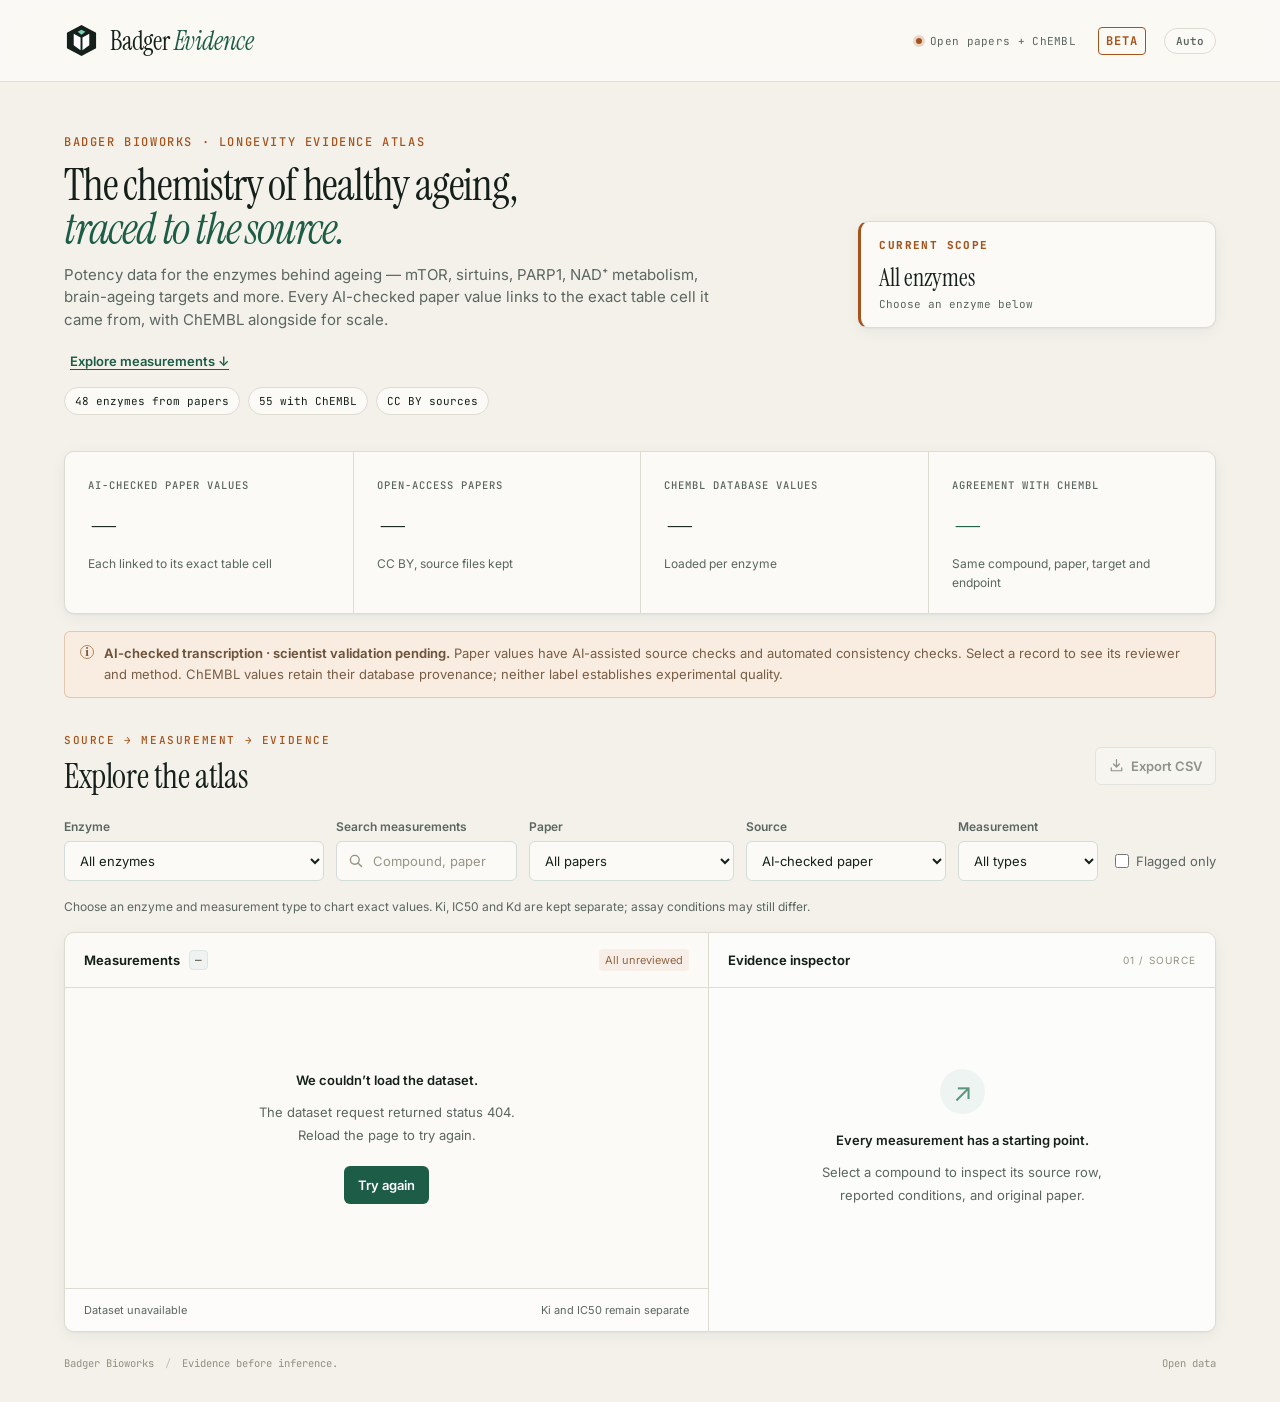
==== commit ade2b8cc: "Clarify AI review provenance and constrain scientific comparisons" ====
--- a/badger_evidence/static/index.html
+++ b/badger_evidence/static/index.html
@@ -11,6 +11,7 @@
     <link rel="stylesheet" href="https://fonts.googleapis.com/css2?family=Instrument+Serif:ital@0;1&family=Inter:wght@400;500;600;700&family=JetBrains+Mono:wght@400;500&display=swap">
     <link rel="stylesheet" href="style.css">
     <script>try{var t=localStorage.getItem("be-theme");if(t==="light"||t==="dark")document.documentElement.dataset.theme=t;}catch(e){}</script>
+    <script defer src="stats.js"></script>
     <script defer src="app.js"></script>
   </head>
   <body>
@@ -27,7 +28,8 @@
         <div class="intro-text">
           <p class="eyebrow">Badger Bioworks · Longevity evidence atlas</p>
           <h1 id="page-title">The chemistry of healthy ageing, <em>traced to the source.</em></h1>
-          <p class="intro-copy">Potency data for the enzymes behind ageing — mTOR, sirtuins, PARP1, NAD⁺ metabolism, brain-ageing targets and more. Every paper-verified value links to the exact table cell it came from, with ChEMBL alongside for scale.</p>
+          <p class="intro-copy">Potency data for the enzymes behind ageing — mTOR, sirtuins, PARP1, NAD⁺ metabolism, brain-ageing targets and more. Every AI-checked paper value links to the exact table cell it came from, with ChEMBL alongside for scale.</p>
+          <a class="text-button explore-link" href="#explorer-title">Explore measurements ↓</a>
           <div class="intro-chips"><span>48 enzymes from papers</span><span>55 with ChEMBL</span><span>CC BY sources</span></div>
         </div>
         <div class="intro-side">
@@ -53,15 +55,15 @@
       </section>
 
       <section class="metrics" aria-label="Dataset summary">
-        <div class="metric"><span class="metric-label">Paper-verified values</span><strong id="record-count">—</strong><span class="metric-note">Each linked to its exact table cell</span></div>
+        <div class="metric"><span class="metric-label">AI-checked paper values</span><strong id="record-count">—</strong><span class="metric-note">Each linked to its exact table cell</span></div>
         <div class="metric"><span class="metric-label">Open-access papers</span><strong id="article-count">—</strong><span class="metric-note">CC BY, source files kept</span></div>
         <div class="metric"><span class="metric-label">ChEMBL database values</span><strong id="chembl-count">—</strong><span id="enzyme-note" class="metric-note">Loaded per enzyme</span></div>
-        <div class="metric benchmark"><span class="metric-label">Agreement with ChEMBL</span><strong id="agree-score">—</strong><span id="agree-note" class="metric-note">Where both cover the same paper</span></div>
+        <div class="metric benchmark"><span class="metric-label">Agreement with ChEMBL</span><strong id="agree-score">—</strong><span id="agree-note" class="metric-note">Same compound, paper, target and endpoint</span></div>
       </section>
 
       <div class="review-notice" role="note">
         <span class="notice-icon" aria-hidden="true">i</span>
-        <p><strong>Checked for accuracy, not peer-reviewed.</strong> Paper-verified values were checked against their source tables for faithful transcription, not for experimental quality. ChEMBL values appear as curated by ChEMBL. Labels like “5a” are local to each paper; named drugs are linked to ChEMBL molecules.</p>
+        <p><strong>AI-checked transcription · scientist validation pending.</strong> Paper values have AI-assisted source checks and automated consistency checks. Select a record to see its reviewer and method. ChEMBL values retain their database provenance; neither label establishes experimental quality.</p>
       </div>
 
       <section class="explorer" aria-labelledby="explorer-title">
@@ -74,11 +76,12 @@
           <div class="filter-field enzyme-field"><label for="target-filter">Enzyme</label><select id="target-filter" name="target"><option value="">All enzymes</option></select></div>
           <div class="search-field"><label for="search">Search measurements</label><div class="input-wrap"><svg viewBox="0 0 20 20" aria-hidden="true"><circle cx="8.5" cy="8.5" r="5.5"/><path d="m13 13 4 4"/></svg><input id="search" name="q" type="search" placeholder="Compound, paper ID, or target" autocomplete="off"></div></div>
           <div class="filter-field"><label for="paper-filter">Paper</label><select id="paper-filter" name="pmcid"><option value="">All papers</option></select></div>
-          <div class="filter-field source-field"><label for="source-filter">Source</label><select id="source-filter" name="source"><option value="verified">Paper-verified</option><option value="all">Paper-verified + ChEMBL</option><option value="chembl">ChEMBL only</option></select></div>
+          <div class="filter-field source-field"><label for="source-filter">Source</label><select id="source-filter" name="source"><option value="verified">AI-checked paper</option><option value="all">AI-checked paper + ChEMBL</option><option value="chembl">ChEMBL only</option></select></div>
           <div class="filter-field endpoint-field"><label for="measurement-filter">Measurement</label><select id="measurement-filter" name="measurement"><option value="">All types</option></select></div>
           <label class="checkbox-label" for="flagged-filter"><input id="flagged-filter" type="checkbox" name="flagged"> Flagged only</label>
         </form>
 
+        <p class="chart-guidance">Choose an enzyme and measurement type to chart exact values. Ki, IC50 and Kd are kept separate; assay conditions may still differ.</p>
         <section id="potency-panel" class="potency-panel" aria-labelledby="potency-title" hidden>
           <div class="potency-head"><h3 id="potency-title">Potency landscape</h3><span id="potency-note" class="potency-note"></span></div>
           <div id="potency-chart" class="potency-chart" role="img"></div>
--- a/badger_evidence/static/style.css
+++ b/badger_evidence/static/style.css
@@ -113,3 +113,12 @@
 .brand{white-space:nowrap}.intro h1{max-width:17ch}
 @media(max-width:700px){.header-meta .meta-text{display:none}.brand{font-size:22px}.site-header{height:64px}.intro{padding:12px 0 20px;margin-bottom:16px}.header-meta{font-size:0}.header-meta .tag,.header-meta .theme-toggle{font-size:11px}.status-dot{display:none}}
 html,body{overflow-x:clip}
+
+/* Keep the evidence workspace close to the introduction. */
+.intro{padding:8px 0 20px;gap:28px;margin-bottom:16px;grid-template-columns:minmax(0,1.5fr) minmax(0,.7fr)}
+.intro h1{font-size:clamp(32px,3.4vw,48px);max-width:24ch}
+.intro-copy{margin:12px 0;font-size:15px;line-height:1.5;max-width:680px}
+.intro-chips{margin-top:12px}.hero-art{display:none}.explore-link{display:inline-block;margin-top:4px}
+.chart-guidance{font-size:12px;line-height:1.5;color:var(--muted);margin:10px 0 16px}
+@media(max-width:1080px){.intro{grid-template-columns:1fr}.intro-side{display:none}}
+@media(max-width:700px){.intro{gap:12px;padding:8px 0 12px}.intro h1{font-size:32px}.intro-copy{font-size:14px}.intro-chips{display:none}.metrics{margin-bottom:14px}}
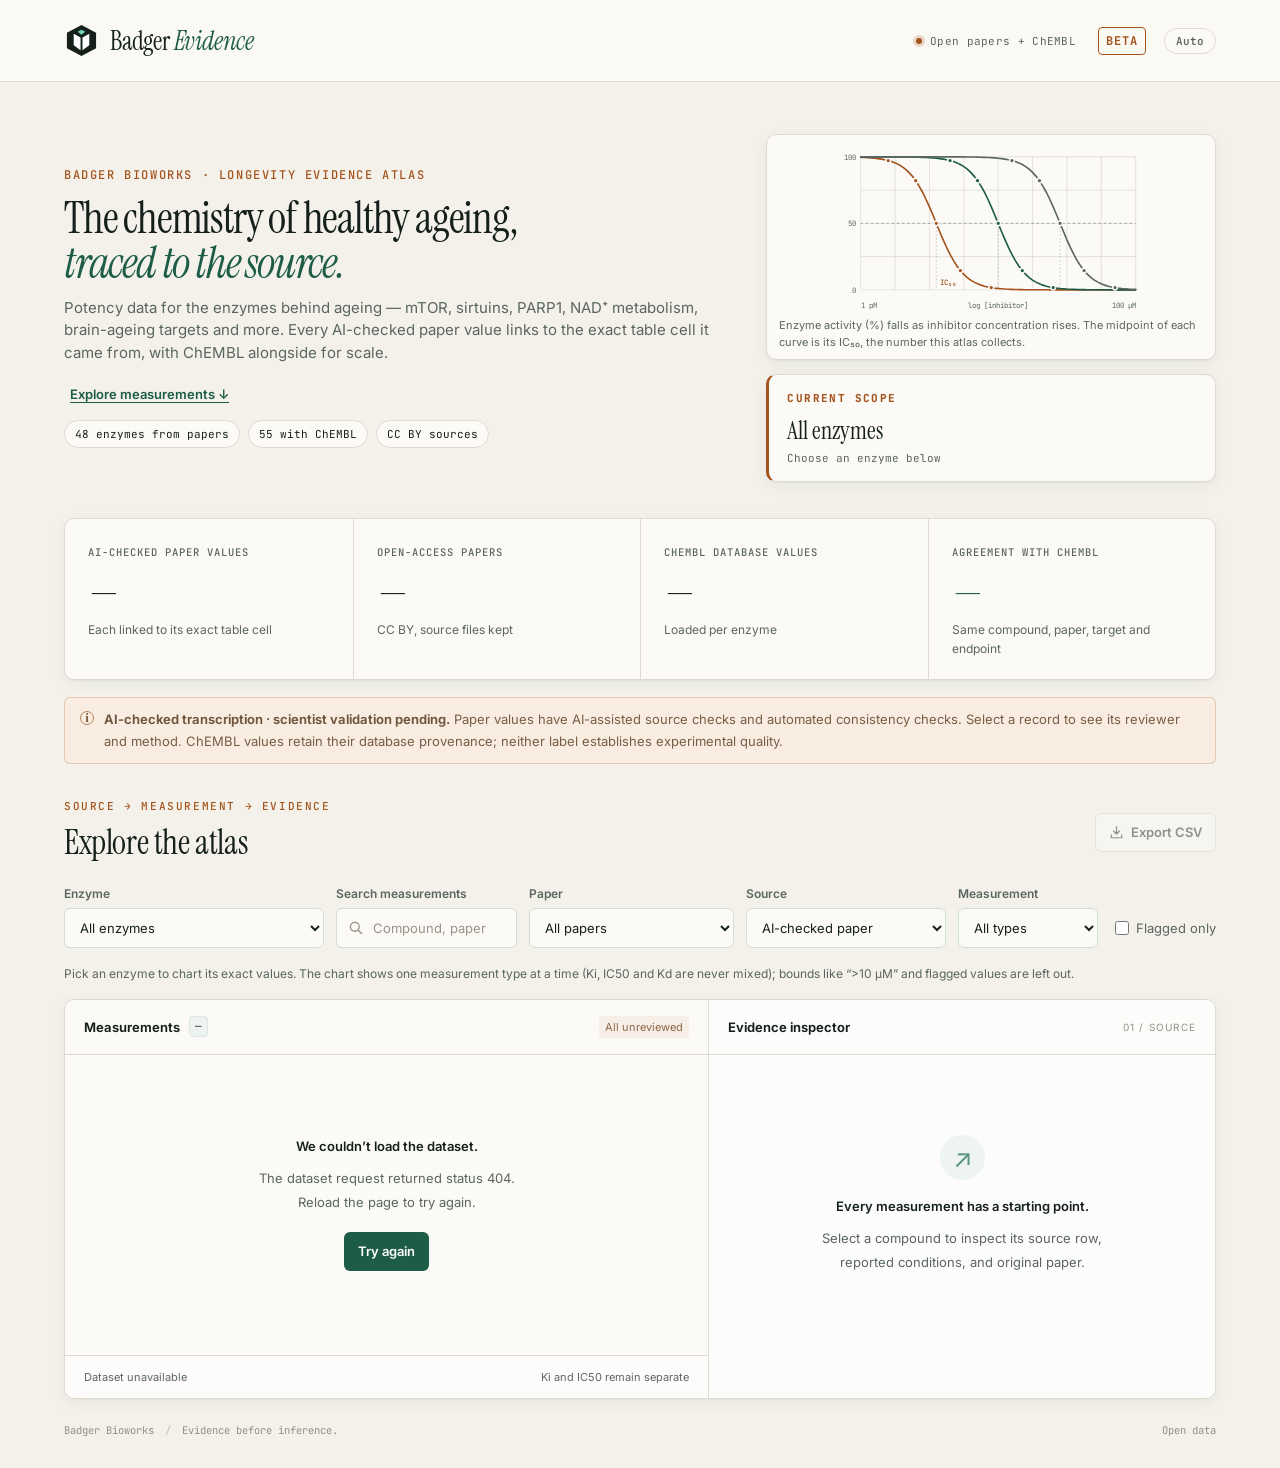
==== commit b53d8ba9: "Keep ChatGPT's stricter checks; chart defaults to the most common endpoint, informational flags no l" ====
--- a/badger_evidence/static/index.html
+++ b/badger_evidence/static/index.html
@@ -81,7 +81,7 @@
           <label class="checkbox-label" for="flagged-filter"><input id="flagged-filter" type="checkbox" name="flagged"> Flagged only</label>
         </form>
 
-        <p class="chart-guidance">Choose an enzyme and measurement type to chart exact values. Ki, IC50 and Kd are kept separate; assay conditions may still differ.</p>
+        <p class="chart-guidance">Pick an enzyme to chart its exact values. The chart shows one measurement type at a time (Ki, IC50 and Kd are never mixed); bounds like “&gt;10 µM” and flagged values are left out.</p>
         <section id="potency-panel" class="potency-panel" aria-labelledby="potency-title" hidden>
           <div class="potency-head"><h3 id="potency-title">Potency landscape</h3><span id="potency-note" class="potency-note"></span></div>
           <div id="potency-chart" class="potency-chart" role="img"></div>
--- a/badger_evidence/static/style.css
+++ b/badger_evidence/static/style.css
@@ -122,3 +122,8 @@
 .chart-guidance{font-size:12px;line-height:1.5;color:var(--muted);margin:10px 0 16px}
 @media(max-width:1080px){.intro{grid-template-columns:1fr}.intro-side{display:none}}
 @media(max-width:700px){.intro{gap:12px;padding:8px 0 12px}.intro h1{font-size:32px}.intro-copy{font-size:14px}.intro-chips{display:none}.metrics{margin-bottom:14px}}
+
+/* Compact hero, but keep the IC50 explainer on wide screens and the enzyme card everywhere. */
+.intro{grid-template-columns:minmax(0,1.35fr) minmax(0,.9fr)}
+.hero-art{display:block;padding:10px 12px 8px}.hero-art svg{max-height:170px}.hero-art figcaption{font-size:11px;margin-top:2px}
+@media(max-width:1080px){.intro-side{display:flex;flex-direction:column}.hero-art{display:none}}
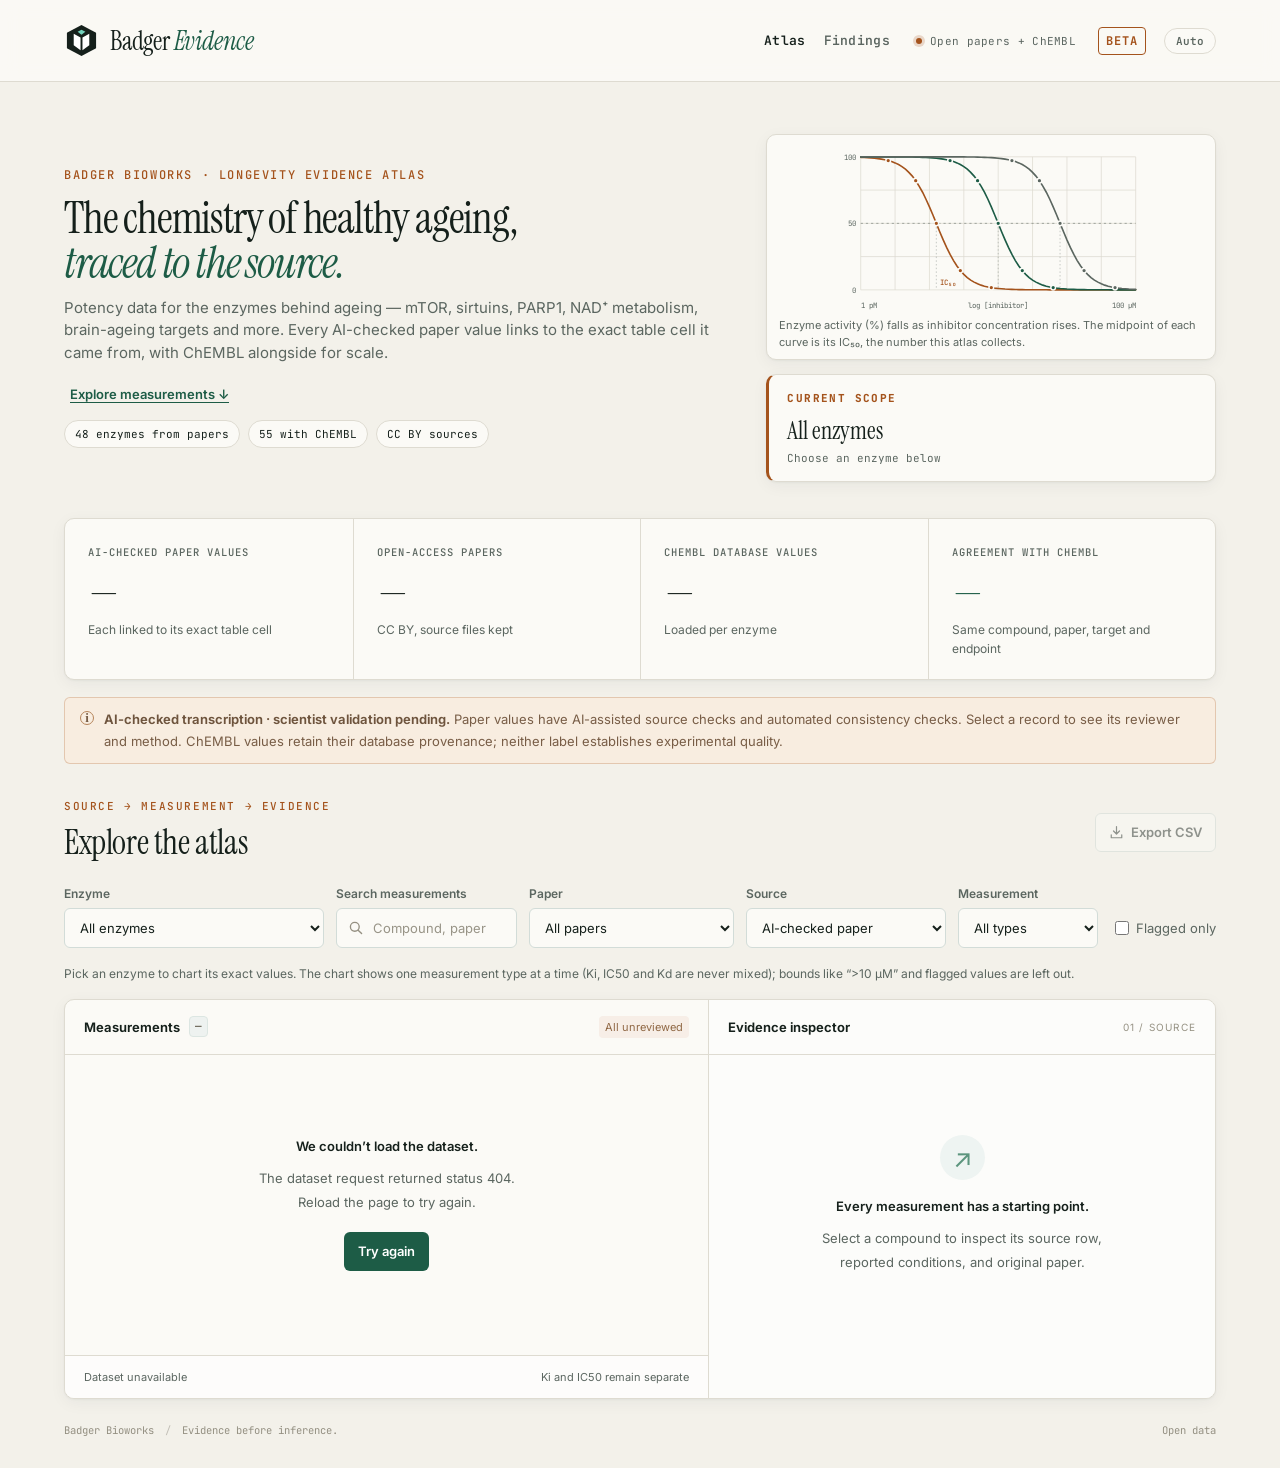
==== commit 25c3e0d0: "Site: Findings page (extraction benchmark, model comparison, scale-up verification, generalization +" ====
--- a/badger_evidence/static/index.html
+++ b/badger_evidence/static/index.html
@@ -20,7 +20,7 @@
         <svg class="brand-mark" viewBox="0 0 36 36" aria-hidden="true"><path d="M18 2 33 10v16l-15 8L3 26V10Z" fill="currentColor"/><path d="m10 11 7 4v13l-7-5Zm16 0-7 4v13l7-5Z" fill="#fff"/><path d="m14 9 4-2 4 2-4 3Z" fill="#72d2bc"/></svg>
         <span>Badger <strong>Evidence</strong></span>
       </a>
-      <div class="header-meta"><span class="status-dot" aria-hidden="true"></span> Open papers + ChEMBL <span class="tag">BETA</span><button id="theme-toggle" class="theme-toggle" type="button" aria-label="Colour theme: automatic">Auto</button></div>
+      <div class="header-meta"><nav class="nav-links" aria-label="Pages"><a href="./" aria-current="page">Atlas</a><a href="findings.html">Findings</a></nav><span class="status-dot" aria-hidden="true"></span> Open papers + ChEMBL <span class="tag">BETA</span><button id="theme-toggle" class="theme-toggle" type="button" aria-label="Colour theme: automatic">Auto</button></div>
     </header>
 
     <main>
--- a/badger_evidence/static/style.css
+++ b/badger_evidence/static/style.css
@@ -127,3 +127,5 @@
 .intro{grid-template-columns:minmax(0,1.35fr) minmax(0,.9fr)}
 .hero-art{display:block;padding:10px 12px 8px}.hero-art svg{max-height:170px}.hero-art figcaption{font-size:11px;margin-top:2px}
 @media(max-width:1080px){.intro-side{display:flex;flex-direction:column}.hero-art{display:none}}
+
+.nav-links{display:flex;gap:18px;margin-right:18px;font-size:13px;font-weight:600}.nav-links a{color:var(--muted);text-decoration:none}.nav-links a[aria-current]{color:var(--ink)}.nav-links a:hover{color:var(--ink)}@media(max-width:580px){.nav-links{gap:12px;margin-right:8px;font-size:12px}}
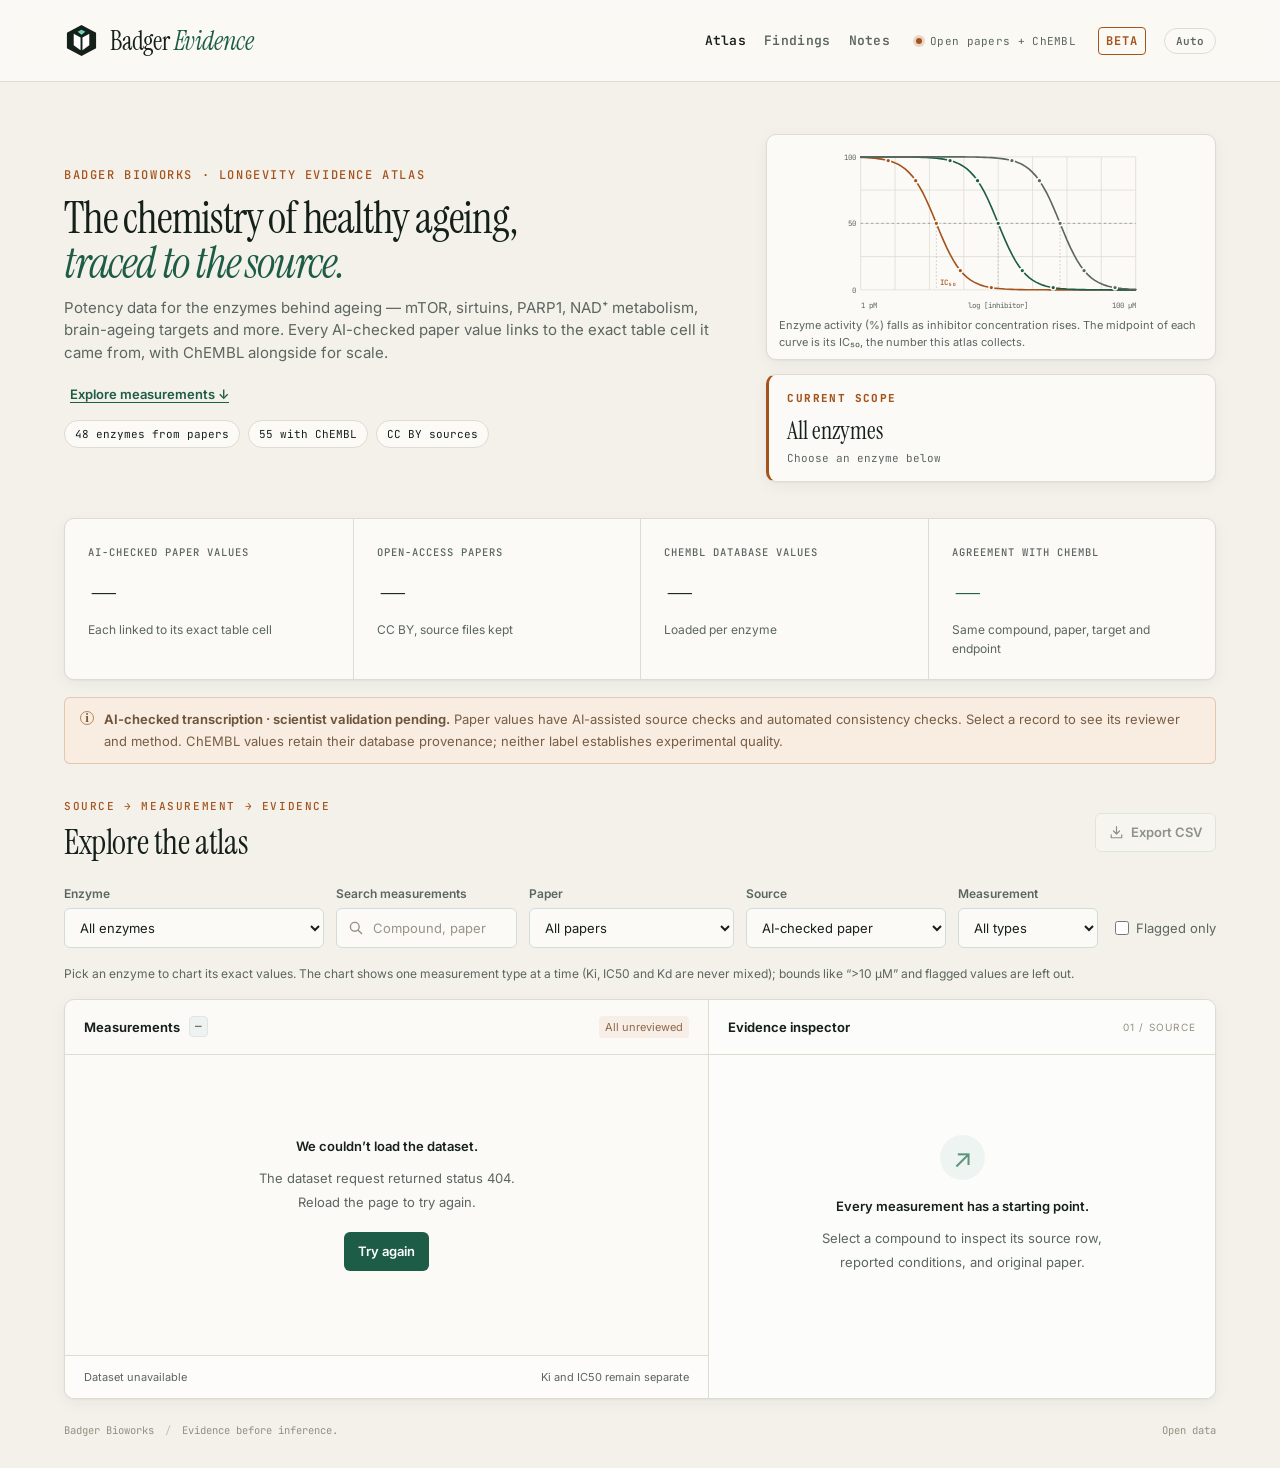
==== commit a99dce03: "Notes: new section with reading notes on 'Black-box data' (Naef & Bronstein 2026); nav link on all p" ====
--- a/badger_evidence/static/index.html
+++ b/badger_evidence/static/index.html
@@ -20,7 +20,7 @@
         <svg class="brand-mark" viewBox="0 0 36 36" aria-hidden="true"><path d="M18 2 33 10v16l-15 8L3 26V10Z" fill="currentColor"/><path d="m10 11 7 4v13l-7-5Zm16 0-7 4v13l7-5Z" fill="#fff"/><path d="m14 9 4-2 4 2-4 3Z" fill="#72d2bc"/></svg>
         <span>Badger <strong>Evidence</strong></span>
       </a>
-      <div class="header-meta"><nav class="nav-links" aria-label="Pages"><a href="./" aria-current="page">Atlas</a><a href="findings.html">Findings</a></nav><span class="status-dot" aria-hidden="true"></span> Open papers + ChEMBL <span class="tag">BETA</span><button id="theme-toggle" class="theme-toggle" type="button" aria-label="Colour theme: automatic">Auto</button></div>
+      <div class="header-meta"><nav class="nav-links" aria-label="Pages"><a href="./" aria-current="page">Atlas</a><a href="findings.html">Findings</a><a href="notes.html">Notes</a></nav><span class="status-dot" aria-hidden="true"></span> Open papers + ChEMBL <span class="tag">BETA</span><button id="theme-toggle" class="theme-toggle" type="button" aria-label="Colour theme: automatic">Auto</button></div>
     </header>
 
     <main>
--- a/badger_evidence/static/style.css
+++ b/badger_evidence/static/style.css
@@ -129,3 +129,4 @@
 @media(max-width:1080px){.intro-side{display:flex;flex-direction:column}.hero-art{display:none}}
 
 .nav-links{display:flex;gap:18px;margin-right:18px;font-size:13px;font-weight:600}.nav-links a{color:var(--muted);text-decoration:none}.nav-links a[aria-current]{color:var(--ink)}.nav-links a:hover{color:var(--ink)}@media(max-width:580px){.nav-links{gap:12px;margin-right:8px;font-size:12px}}
+@media(max-width:420px){.site-header{gap:10px}.brand{gap:6px}.brand>span{font-size:14px}.brand-mark{width:24px;height:24px}.tag{display:none}.header-meta .nav-links{gap:9px;margin-right:0}.theme-toggle{margin-left:6px;padding:4px 8px}}
